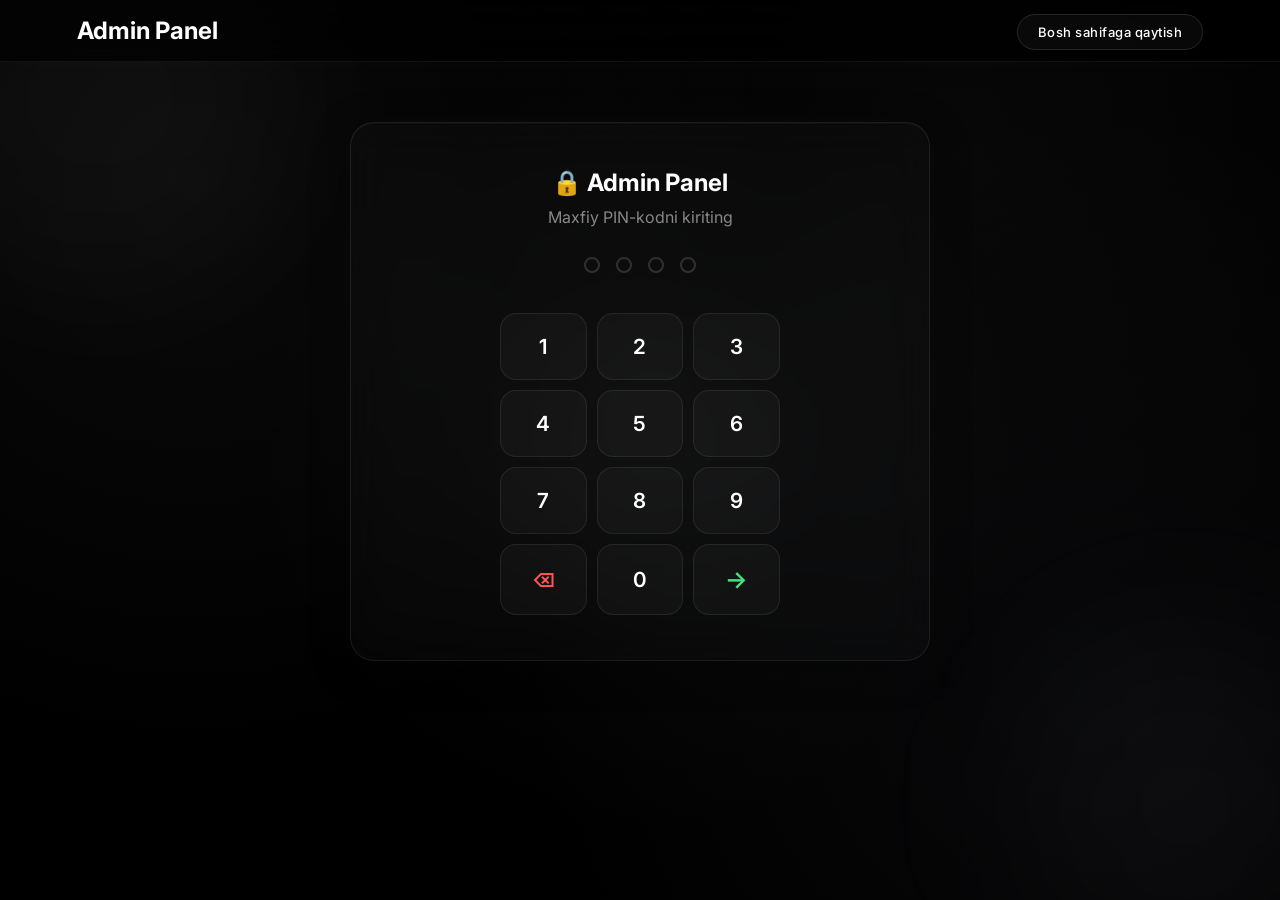
==== admin.html @ 7a764dec "ProWeb test tizimi - birinchi versiya" ====
<!DOCTYPE html>
<html lang="uz">
<head>
    <meta charset="UTF-8">
    <meta name="viewport" content="width=device-width, initial-scale=1.0">
    <title>Admin Panel | ProWeb</title>
    <link rel="stylesheet" href="style.css">
</head>
<body>
    <header>
        <div class="logo-container">
            <h2 style="color: white;">Admin Panel</h2>
        </div>
        <div class="header-links">
            <a href="index.html">Bosh sahifaga qaytish</a>
        </div>
    </header>

    <main>
        <div class="form-container" id="login-container">
            <h2 style="margin-bottom: 10px; text-align: center;">🔒 Admin Panel</h2>
            <p style="text-align: center; color: #888; margin-bottom: 30px;">Maxfiy PIN-kodni kiriting</p>
            
            <div class="pin-display" id="pin-display">
                <span class="pin-dot" id="dot-0"></span>
                <span class="pin-dot" id="dot-1"></span>
                <span class="pin-dot" id="dot-2"></span>
                <span class="pin-dot" id="dot-3"></span>
            </div>
            
            <p id="login-error" style="color: #ff3333; margin-top: 15px; text-align: center; display: none;">Noto'g'ri PIN-kod! Qaytadan urinib ko'ring.</p>
            
            <div class="pin-keypad">
                <button class="pin-key" data-key="1">1</button>
                <button class="pin-key" data-key="2">2</button>
                <button class="pin-key" data-key="3">3</button>
                <button class="pin-key" data-key="4">4</button>
                <button class="pin-key" data-key="5">5</button>
                <button class="pin-key" data-key="6">6</button>
                <button class="pin-key" data-key="7">7</button>
                <button class="pin-key" data-key="8">8</button>
                <button class="pin-key" data-key="9">9</button>
                <button class="pin-key pin-clear" data-key="clear">⌫</button>
                <button class="pin-key" data-key="0">0</button>
                <button class="pin-key pin-submit" data-key="submit">→</button>
            </div>
        </div>

        <div class="admin-panel-wrapper" id="admin-panel" style="display: none;">
            <!-- Sarlavha -->
            <div class="admin-header">
                <h2 id="admin-title">📋 Admin Panel</h2>
                <button class="btn btn-sm" id="logout-btn" style="width: auto; padding: 8px 20px;" data-uz="🚪 Chiqish" data-ru="🚪 Выйти">🚪 Chiqish</button>
            </div>

            <!-- Til tanlash -->
            <div class="admin-section">
                <label class="admin-label" data-uz="Til" data-ru="Язык">Til</label>
                <div class="lang-tabs">
                    <button class="lang-tab active" data-lang="uz">🇺🇿 O'zbekcha</button>
                    <button class="lang-tab" data-lang="ru">🇷🇺 Русский</button>
                </div>
            </div>

            <!-- Yo'nalish tanlash + Blok sozlamalari -->
            <div class="admin-section">
                <label class="admin-label" data-uz="Yo'nalishni tanlang" data-ru="Выберите направление">Yo'nalishni tanlang</label>
                <div class="subject-chips" id="subject-chips"></div>
                <div id="block-config" style="display: none; margin-top: 16px; padding-top: 16px; border-top: 1px solid rgba(255,255,255,0.06);">
                    <label style="font-size: 0.8rem; color: #888; margin-bottom: 8px; display: block;" data-uz="Bloklar soni" data-ru="Количество блоков">Bloklar soni</label>
                    <div style="display: flex; gap: 8px; align-items: center;">
                        <input type="number" id="block-count" value="1" min="1" max="20" style="width: 80px; padding: 10px; background: var(--input-bg); border: 1px solid var(--input-border); border-radius: 10px; color: #fff; text-align: center;">
                        <button class="btn btn-sm" id="save-blocks-btn" style="width: auto;" data-uz="💾 Saqlash" data-ru="💾 Сохранить">💾 Saqlash</button>
                    </div>
                </div>
            </div>

            <!-- Blok tanlash (umumiy) -->
            <div class="admin-section" id="block-select-section" style="display: none;">
                <label class="admin-label" data-uz="Blokni tanlang" data-ru="Выберите блок">Blokni tanlang</label>
                <div class="block-tabs" id="block-tabs"></div>
            </div>

            <!-- Ikki ustun: AI + Manual -->
            <div class="admin-two-col">
                <!-- AI Generator -->
                <div class="admin-section" id="ai-section">
                    <label class="admin-label" data-uz="🤖 AI Yordamida Savol Yaratish" data-ru="🤖 Создать вопросы с помощью ИИ">🤖 AI Yordamida Savol Yaratish</label>
                    <div class="form-group" style="margin-bottom: 10px;">
                        <input type="text" id="ai-topic" data-uz-placeholder="Mavzu nomi (masalan: Python asoslari)" data-ru-placeholder="Название темы (например: Основы Python)">
                    </div>
                    <div style="display: flex; gap: 8px; margin-bottom: 10px;">
                        <select id="ai-count" style="flex: 1; padding: 10px; background: var(--input-bg); border: 1px solid var(--input-border); border-radius: 10px; color: #fff;">
                            <option value="3" data-uz="3 ta savol" data-ru="3 вопроса">3 ta savol</option>
                            <option value="5" selected data-uz="5 ta savol" data-ru="5 вопросов">5 ta savol</option>
                            <option value="10" data-uz="10 ta savol" data-ru="10 вопросов">10 ta savol</option>
                        </select>
                    </div>
                    <button class="btn" id="ai-generate-btn" style="background: linear-gradient(135deg, #6366f1, #8b5cf6); color: #fff;" data-uz="🤖 AI Generatsiya" data-ru="🤖 Сгенерировать">🤖 AI Generatsiya</button>
                    <p id="ai-feedback" style="text-align: center; margin-top: 10px; font-size: 0.85rem; display: none;"></p>
                    <div id="ai-loading" style="display: none; text-align: center; padding: 20px;">
                        <div class="ai-spinner"></div>
                        <p style="margin-top: 10px; color: #888;" data-uz="AI savollarni tayyorlamoqda..." data-ru="ИИ готовит вопросы...">AI savollarni tayyorlamoqda...</p>
                    </div>
                </div>

                <!-- Manual qo'shish -->
                <div class="admin-section" id="question-form-section">
                    <label class="admin-label" data-uz="✍️ Qo'lda Savol Qo'shish" data-ru="✍️ Добавить вопрос вручную">✍️ Qo'lda Savol Qo'shish</label>
                    <div class="form-group" style="margin-bottom: 10px;">
                        <textarea id="q-text" rows="2" data-uz-placeholder="Savol matnini yozing..." data-ru-placeholder="Введите текст вопроса..."></textarea>
                    </div>
                    <div class="options-grid">
                        <div class="option-row"><span class="option-letter">A</span><input type="text" id="opt-0" data-uz-placeholder="A variant" data-ru-placeholder="Вариант A"><label class="correct-check"><input type="radio" name="correct-answer" value="0" checked><span>✅</span></label></div>
                        <div class="option-row"><span class="option-letter">B</span><input type="text" id="opt-1" data-uz-placeholder="B variant" data-ru-placeholder="Вариант B"><label class="correct-check"><input type="radio" name="correct-answer" value="1"><span>✅</span></label></div>
                        <div class="option-row"><span class="option-letter">C</span><input type="text" id="opt-2" data-uz-placeholder="C variant" data-ru-placeholder="Вариант C"><label class="correct-check"><input type="radio" name="correct-answer" value="2"><span>✅</span></label></div>
                        <div class="option-row"><span class="option-letter">D</span><input type="text" id="opt-3" data-uz-placeholder="D variant" data-ru-placeholder="Вариант D"><label class="correct-check"><input type="radio" name="correct-answer" value="3"><span>✅</span></label></div>
                    </div>
                    <button class="btn" id="add-q-btn" style="margin-top: 12px;" data-uz="➕ Savolni qo'shish" data-ru="➕ Добавить вопрос">➕ Savolni qo'shish</button>
                    <p id="add-feedback" style="text-align: center; margin-top: 8px; font-size: 0.85rem; display: none;"></p>
                </div>
            </div>

            <!-- Mavjud savollar -->
            <div class="admin-section">
                <div class="section-header">
                    <label class="admin-label"><span data-uz="📝 Mavjud savollar" data-ru="📝 Существующие вопросы">📝 Mavjud savollar</span> (<span id="q-count">0</span> <span data-uz="ta" data-ru="шт">ta</span>)</label>
                    <button class="btn btn-sm btn-danger" id="clear-all-btn" style="width: auto; padding: 6px 14px; font-size: 0.8rem;" data-uz="🗑 Blokni tozalash" data-ru="🗑 Очистить блок">🗑 Blokni tozalash</button>
                </div>
                <div id="questions-list"><p class="empty-state" data-uz="👆 Yuqoridan yo'nalish va blok tanlang" data-ru="👆 Выберите направление и блок">👆 Yuqoridan yo'nalish va blok tanlang</p></div>
            </div>
        </div>
    </main>

    <script src="admin.js"></script>
</body>
</html>
---- style.css ----
@import url('https://fonts.googleapis.com/css2?family=Inter:wght@300;400;500;600;700;800;900&display=swap');

/* ============ ROOT VARIABLES ============ */
:root {
    --bg-color: #000000;
    --text-color: #ffffff;
    --text-muted: #888888;
    --card-bg: rgba(255, 255, 255, 0.03);
    --card-border: rgba(255, 255, 255, 0.08);
    --card-hover-border: rgba(255, 255, 255, 0.2);
    --btn-bg: #ffffff;
    --btn-text: #000000;
    --btn-hover: #cccccc;
    --input-bg: rgba(255, 255, 255, 0.04);
    --input-border: rgba(255, 255, 255, 0.1);
    --input-focus-border: rgba(255, 255, 255, 0.4);
    --glow-strong: rgba(255, 255, 255, 0.15);
    --glow-soft: rgba(255, 255, 255, 0.05);
    --glass-bg: rgba(255, 255, 255, 0.02);
}

/* ============ RESET ============ */
* {
    margin: 0;
    padding: 0;
    box-sizing: border-box;
    font-family: 'Inter', sans-serif;
}

/* ============ ANIMATED BACKGROUND ============ */
body {
    background-color: var(--bg-color);
    color: var(--text-color);
    min-height: 100vh;
    display: flex;
    flex-direction: column;
    position: relative;
    overflow-x: hidden;
}

/* Subtle animated grid overlay */
body::before {
    content: '';
    position: fixed;
    inset: 0;
    z-index: 0;
    pointer-events: none;
    background-image: 
        radial-gradient(circle at 15% 20%, rgba(255, 255, 255, 0.04) 0%, transparent 45%),
        radial-gradient(circle at 85% 75%, rgba(200, 210, 255, 0.04) 0%, transparent 45%),
        radial-gradient(circle at 50% 50%, rgba(220, 225, 245, 0.03) 0%, transparent 50%),
        radial-gradient(circle at 75% 15%, rgba(240, 242, 255, 0.03) 0%, transparent 40%);
    animation: bgPulse 6s ease-in-out infinite alternate;
}

@keyframes bgPulse {
    0% { opacity: 0.5; transform: scale(1); }
    100% { opacity: 1; transform: scale(1.05); }
}

/* Floating neon orbs */
.neon-orb {
    position: fixed;
    border-radius: 50%;
    filter: blur(80px);
    pointer-events: none;
    z-index: 0;
    animation: orbFloat 10s ease-in-out infinite;
}

.neon-orb-1 {
    width: 400px;
    height: 400px;
    top: -100px;
    left: -100px;
    background: rgba(255, 255, 255, 0.03);
    animation-delay: 0s;
}

.neon-orb-2 {
    width: 350px;
    height: 350px;
    bottom: -80px;
    right: -80px;
    background: rgba(220, 225, 250, 0.03);
    animation-delay: -5s;
}

.neon-orb-3 {
    width: 300px;
    height: 300px;
    top: 50%;
    left: 50%;
    transform: translate(-50%, -50%);
    background: rgba(240, 242, 255, 0.02);
    animation-delay: -3s;
}

@keyframes orbFloat {
    0%, 100% { transform: translate(0, 0) scale(1); }
    25% { transform: translate(30px, -30px) scale(1.1); }
    50% { transform: translate(-20px, 20px) scale(0.9); }
    75% { transform: translate(10px, 15px) scale(1.05); }
}

/* Subtle dot grid */
body::after {
    content: '';
    position: fixed;
    inset: 0;
    z-index: 0;
    pointer-events: none;
    opacity: 0.3;
    background-image: radial-gradient(rgba(255, 255, 255, 0.06) 1px, transparent 1px);
    background-size: 50px 50px;
    mask-image: radial-gradient(ellipse at center, black 30%, transparent 70%);
    -webkit-mask-image: radial-gradient(ellipse at center, black 30%, transparent 70%);
}

/* ============ HEADER ============ */
header {
    display: flex;
    justify-content: space-between;
    align-items: center;
    padding: 16px 6%;
    background: rgba(0, 0, 0, 0.7);
    backdrop-filter: blur(20px);
    -webkit-backdrop-filter: blur(20px);
    border-bottom: 1px solid rgba(255, 255, 255, 0.06);
    box-shadow: 0 1px 30px rgba(255, 255, 255, 0.02);
    position: sticky;
    top: 0;
    z-index: 100;
}

.logo-container {
    display: flex;
    align-items: center;
    gap: 15px;
}

.logo-container img {
    filter: brightness(1.2);
    transition: filter 0.3s ease, transform 0.3s ease;
}

.logo-container img:hover {
    filter: brightness(1.5) drop-shadow(0 0 8px rgba(255,255,255,0.3));
    transform: scale(1.03);
}

.header-links a {
    color: var(--text-color);
    text-decoration: none;
    font-size: 13px;
    font-weight: 500;
    letter-spacing: 0.5px;
    transition: all 0.3s ease;
    padding: 9px 20px;
    border: 1px solid rgba(255, 255, 255, 0.12);
    border-radius: 50px;
    background: rgba(255, 255, 255, 0.03);
}

.header-links a:hover {
    background: rgba(255, 255, 255, 0.08);
    border-color: rgba(255, 255, 255, 0.25);
    box-shadow: 0 0 20px rgba(255, 255, 255, 0.05);
}

/* ============ MAIN CONTENT ============ */
main {
    flex: 1;
    padding: 60px 6%;
    position: relative;
    z-index: 1;
}

/* ============ PAGE TITLE ============ */
.page-title {
    font-size: clamp(2rem, 5vw, 3rem);
    font-weight: 900;
    margin-bottom: 50px;
    text-align: center;
    letter-spacing: -0.5px;
    background: linear-gradient(135deg, #ffffff 0%, #c0c0c0 30%, #ffffff 50%, #e0e0e0 70%, #ffffff 100%);
    background-size: 300% 300%;
    -webkit-background-clip: text;
    -webkit-text-fill-color: transparent;
    background-clip: text;
    animation: titleShimmer 3s ease-in-out infinite;
    filter: drop-shadow(0 0 18px rgba(255, 255, 255, 0.2));
}

@keyframes titleShimmer {
    0% { background-position: 0% 50%; }
    50% { background-position: 100% 50%; }
    100% { background-position: 0% 50%; }
}

/* ============ CARDS GRID ============ */
.cards-grid {
    display: grid;
    grid-template-columns: repeat(auto-fill, minmax(260px, 1fr));
    gap: 20px;
}

/* ============ SUBJECT CARD ============ */
.subject-card {
    position: relative;
    background: rgba(255, 255, 255, 0.03);
    border: 1px solid rgba(255, 255, 255, 0.08);
    border-radius: 20px;
    padding: 35px 24px 30px;
    text-align: center;
    cursor: pointer;
    transition: all 0.4s cubic-bezier(0.23, 1, 0.32, 1);
    display: flex;
    flex-direction: column;
    align-items: center;
    gap: 22px;
    text-decoration: none;
    color: var(--text-color);
    overflow: hidden;
    box-shadow: 
        0 2px 12px rgba(0, 0, 0, 0.3),
        inset 0 1px 0 rgba(255, 255, 255, 0.03);
}

/* Neon border */
.subject-card::before {
    content: '';
    position: absolute;
    inset: -1px;
    border-radius: 20px;
    padding: 1px;
    background: linear-gradient(135deg, 
        var(--brand-color, rgba(255,255,255,0.1)), 
        transparent 50%, 
        transparent 50%, 
        var(--brand-color, rgba(255,255,255,0.06)));
    -webkit-mask: linear-gradient(#fff 0 0) content-box, linear-gradient(#fff 0 0);
    -webkit-mask-composite: xor;
    mask-composite: exclude;
    opacity: 0.5;
    transition: all 0.4s ease;
}

/* Yorug'lik nuri sirpanishi */
.subject-card::after {
    content: '';
    position: absolute;
    top: 0;
    left: -100%;
    width: 100%;
    height: 100%;
    background: linear-gradient(90deg, transparent, rgba(255,255,255,0.02), transparent);
    transition: left 0.6s ease;
}

.subject-card:hover::before {
    opacity: 1;
    background: linear-gradient(135deg, 
        var(--brand-color, rgba(255,255,255,0.45)), 
        rgba(255,255,255,0.06) 40%, 
        rgba(255,255,255,0.06) 60%, 
        var(--brand-color, rgba(255,255,255,0.3)));
}

.subject-card:hover::after {
    left: 100%;
}

.subject-card:hover {
    transform: translateY(-10px);
    background: rgba(255, 255, 255, 0.06);
    border-color: rgba(255, 255, 255, 0.15);
    box-shadow: 
        0 20px 60px -20px rgba(0, 0, 0, 0.5),
        0 0 50px -5px var(--brand-color, rgba(255, 255, 255, 0.15)),
        0 0 90px -10px var(--brand-color, rgba(255, 255, 255, 0.06));
}

.subject-card:active {
    transform: translateY(-4px) scale(0.98);
}

.subject-card img {
    height: 80px;
    object-fit: contain;
    transition: all 0.4s cubic-bezier(0.23, 1, 0.32, 1);
    position: relative;
    z-index: 2;
}

.subject-card:hover img {
    filter: drop-shadow(0 0 20px var(--brand-color, rgba(255,255,255,0.2)));
    transform: scale(1.08);
}

.subject-title {
    font-size: 0.95rem;
    font-weight: 600;
    letter-spacing: 0.3px;
    line-height: 1.4;
    position: relative;
    z-index: 2;
    transition: color 0.3s ease;
}

.subject-card:hover .subject-title {
    color: #fff;
}

/* ============ FORMS ============ */
.form-container {
    max-width: 580px;
    margin: 0 auto;
    background: var(--glass-bg);
    border: 1px solid var(--card-border);
    border-radius: 24px;
    padding: 45px 40px;
    backdrop-filter: blur(20px);
    -webkit-backdrop-filter: blur(20px);
    box-shadow: 
        0 8px 40px rgba(0, 0, 0, 0.3),
        0 0 30px rgba(255, 255, 255, 0.02),
        inset 0 1px 0 rgba(255, 255, 255, 0.03);
    position: relative;
    z-index: 1;
}

.form-group {
    margin-bottom: 24px;
}

.form-group label {
    display: block;
    margin-bottom: 10px;
    font-size: 0.85rem;
    font-weight: 500;
    color: var(--text-muted);
    letter-spacing: 0.5px;
    text-transform: uppercase;
}

.form-group input[type="text"],
.form-group input[type="password"],
.form-group select,
.form-group textarea {
    width: 100%;
    padding: 14px 18px;
    background-color: var(--input-bg);
    border: 1px solid var(--input-border);
    border-radius: 12px;
    color: var(--text-color);
    font-size: 1rem;
    font-weight: 400;
    transition: all 0.3s ease;
    outline: none;
    letter-spacing: 0.3px;
}

.form-group input:focus,
.form-group select:focus,
.form-group textarea:focus {
    border-color: var(--input-focus-border);
    box-shadow: 
        0 0 0 3px rgba(255, 255, 255, 0.04),
        0 0 15px rgba(255, 255, 255, 0.06),
        inset 0 0 8px rgba(255, 255, 255, 0.02);
    background-color: rgba(255, 255, 255, 0.06);
}

.form-group input::placeholder,
.form-group textarea::placeholder {
    color: rgba(255, 255, 255, 0.25);
}

.form-group select {
    cursor: pointer;
    appearance: none;
    -webkit-appearance: none;
    background-image: url("data:image/svg+xml,%3Csvg xmlns='http://www.w3.org/2000/svg' width='12' height='12' viewBox='0 0 12 12'%3E%3Cpath fill='%23888' d='M6 8L1 3h10z'/%3E%3C/svg%3E");
    background-repeat: no-repeat;
    background-position: right 16px center;
    padding-right: 40px;
}

.form-group select option {
    background: #1a1a1a;
    color: #fff;
}

/* ============ BUTTONS ============ */
.btn {
    display: inline-flex;
    align-items: center;
    justify-content: center;
    width: 100%;
    padding: 15px 24px;
    background: var(--btn-bg);
    color: var(--btn-text);
    border: none;
    border-radius: 12px;
    font-size: 1rem;
    font-weight: 600;
    cursor: pointer;
    transition: all 0.3s cubic-bezier(0.23, 1, 0.32, 1);
    letter-spacing: 0.3px;
    position: relative;
    overflow: hidden;
}

.btn::after {
    content: '';
    position: absolute;
    inset: 0;
    background: linear-gradient(135deg, rgba(255,255,255,0.2), transparent);
    opacity: 0;
    transition: opacity 0.3s ease;
}

.btn:hover {
    background: var(--btn-hover);
    transform: translateY(-2px);
    box-shadow: 
        0 10px 35px rgba(255, 255, 255, 0.15),
        0 0 25px rgba(255, 255, 255, 0.06);
}

.btn:hover::after {
    opacity: 1;
}

.btn:active {
    transform: translateY(0) scale(0.98);
}

/* ============ TEST PAGE ============ */
.question-block {
    margin-bottom: 30px;
    padding-bottom: 20px;
    border-bottom: 1px solid rgba(255, 255, 255, 0.06);
}

.question-text {
    font-size: 1.15rem;
    font-weight: 600;
    margin-bottom: 20px;
    line-height: 1.6;
    letter-spacing: 0.2px;
}

.options-list {
    list-style: none;
    display: flex;
    flex-direction: column;
    gap: 10px;
}

.option-item {
    margin-bottom: 0;
}

.option-item label {
    display: flex;
    align-items: center;
    padding: 16px 18px;
    background: var(--input-bg);
    border: 1px solid var(--input-border);
    border-radius: 12px;
    cursor: pointer;
    transition: all 0.3s ease;
    font-size: 0.95rem;
}

.option-item label:hover {
    background: rgba(255, 255, 255, 0.06);
    border-color: rgba(255, 255, 255, 0.2);
    transform: translateX(4px);
}

.option-item input[type="radio"] {
    margin-right: 14px;
    accent-color: #fff;
    width: 18px;
    height: 18px;
    cursor: pointer;
}

.option-item:has(input:checked) label {
    background: rgba(255, 255, 255, 0.08);
    border-color: rgba(255, 255, 255, 0.35);
    box-shadow: 0 0 12px rgba(255, 255, 255, 0.06), inset 0 0 8px rgba(255, 255, 255, 0.02);
}

/* Timer */
#timer-display {
    font-size: 1.6rem !important;
    font-weight: 800 !important;
    font-variant-numeric: tabular-nums;
    background: rgba(255, 50, 50, 0.1);
    border: 1px solid rgba(255, 50, 50, 0.25);
    border-radius: 12px;
    padding: 6px 18px;
    color: #ff4444 !important;
    letter-spacing: 1px;
    box-shadow: 0 0 15px rgba(255, 50, 50, 0.1);
    animation: timerPulse 1s ease-in-out infinite;
}

@keyframes timerPulse {
    0%, 100% { box-shadow: 0 0 15px rgba(255, 50, 50, 0.1); }
    50% { box-shadow: 0 0 25px rgba(255, 50, 50, 0.2); }
}

/* ============ RESULT PAGE ============ */
.result-container {
    text-align: center;
}

.score-display {
    font-size: 5rem;
    font-weight: 900;
    margin: 20px 0;
    background: linear-gradient(135deg, #fff, #888);
    -webkit-background-clip: text;
    -webkit-text-fill-color: transparent;
    background-clip: text;
}

/* ============ ADMIN PANEL (YANGI) ============ */
.admin-panel-wrapper {
    max-width: 900px;
    margin: 0 auto;
    display: flex;
    flex-direction: column;
    gap: 30px;
}

.admin-header {
    display: flex;
    justify-content: space-between;
    align-items: center;
    flex-wrap: wrap;
    gap: 15px;
}

.admin-header h2 {
    font-size: 1.5rem;
    font-weight: 700;
}

.admin-section {
    background: var(--glass-bg);
    border: 1px solid var(--card-border);
    border-radius: 20px;
    padding: 30px;
    backdrop-filter: blur(10px);
    -webkit-backdrop-filter: blur(10px);
}

.admin-label {
    display: block;
    font-size: 0.85rem;
    font-weight: 600;
    color: var(--text-muted);
    margin-bottom: 16px;
    letter-spacing: 0.5px;
    text-transform: uppercase;
}

.section-header {
    display: flex;
    justify-content: space-between;
    align-items: center;
    flex-wrap: wrap;
    gap: 10px;
}

.section-header .admin-label {
    margin-bottom: 0;
}

/* Til tablari */
.lang-tabs {
    display: flex;
    gap: 10px;
}

.lang-tab {
    flex: 1;
    padding: 12px 20px;
    background: rgba(255, 255, 255, 0.03);
    border: 1px solid rgba(255, 255, 255, 0.08);
    border-radius: 12px;
    color: var(--text-muted);
    font-size: 1rem;
    font-weight: 600;
    cursor: pointer;
    transition: all 0.3s ease;
    max-width: 200px;
}

.lang-tab:hover {
    border-color: rgba(255, 255, 255, 0.2);
    color: #fff;
}

.lang-tab.active {
    background: #fff;
    color: #000;
    border-color: #fff;
}

/* Subject chips */
.subject-chips {
    display: flex;
    flex-wrap: wrap;
    gap: 8px;
}

.subject-chip {
    padding: 10px 16px;
    background: rgba(255, 255, 255, 0.03);
    border: 1px solid rgba(255, 255, 255, 0.08);
    border-radius: 50px;
    color: var(--text-muted);
    font-size: 0.85rem;
    font-weight: 500;
    cursor: pointer;
    transition: all 0.3s ease;
    display: flex;
    align-items: center;
    gap: 8px;
    position: relative;
}

.subject-chip:hover {
    border-color: rgba(255, 255, 255, 0.2);
    color: #fff;
    background: rgba(255, 255, 255, 0.05);
}

.subject-chip.active {
    background: #fff;
    color: #000;
    border-color: #fff;
    font-weight: 600;
}

.chip-badge {
    background: rgba(255, 255, 255, 0.15);
    color: inherit;
    font-size: 0.7rem;
    font-weight: 700;
    padding: 2px 8px;
    border-radius: 20px;
    min-width: 20px;
    text-align: center;
}

.subject-chip.active .chip-badge {
    background: rgba(0, 0, 0, 0.12);
}

/* Block tabs */
.block-tabs {
    display: flex;
    flex-wrap: wrap;
    gap: 8px;
}

.block-tab {
    padding: 10px 18px;
    background: rgba(255, 255, 255, 0.03);
    border: 1px solid rgba(255, 255, 255, 0.08);
    border-radius: 10px;
    color: var(--text-muted);
    font-size: 0.85rem;
    font-weight: 500;
    cursor: pointer;
    transition: all 0.3s ease;
    display: flex;
    align-items: center;
    gap: 8px;
}

.block-tab:hover {
    border-color: rgba(255, 255, 255, 0.2);
    color: #fff;
}

.block-tab.active {
    background: #fff;
    color: #000;
    border-color: #fff;
}

.block-tab .chip-badge {
    background: rgba(255, 255, 255, 0.15);
    color: inherit;
    font-size: 0.7rem;
    font-weight: 700;
    padding: 2px 8px;
    border-radius: 20px;
}

.block-tab.active .chip-badge {
    background: rgba(0, 0, 0, 0.12);
}

/* Options grid */
.options-grid {
    display: flex;
    flex-direction: column;
    gap: 8px;
}

.option-row {
    display: flex;
    align-items: center;
    gap: 10px;
}

.option-letter {
    width: 32px;
    height: 32px;
    border-radius: 8px;
    background: rgba(255, 255, 255, 0.05);
    border: 1px solid rgba(255, 255, 255, 0.08);
    display: flex;
    align-items: center;
    justify-content: center;
    font-weight: 700;
    font-size: 0.9rem;
    flex-shrink: 0;
}

.option-row input[type="text"] {
    flex: 1;
    padding: 12px 14px;
    background: var(--input-bg);
    border: 1px solid var(--input-border);
    border-radius: 10px;
    color: var(--text-color);
    font-size: 0.95rem;
    outline: none;
    transition: all 0.3s ease;
}

.option-row input[type="text"]:focus {
    border-color: rgba(255, 255, 255, 0.3);
    background: rgba(255, 255, 255, 0.05);
}

.correct-check {
    cursor: pointer;
    display: flex;
    align-items: center;
}

.correct-check input[type="radio"] {
    display: none;
}

.correct-check span {
    font-size: 1.2rem;
    opacity: 0.2;
    transition: all 0.3s ease;
    filter: grayscale(1);
}

.correct-check input:checked + span {
    opacity: 1;
    filter: grayscale(0);
    transform: scale(1.2);
}

/* Question cards */
.admin-q-card {
    background: rgba(255, 255, 255, 0.02);
    border: 1px solid rgba(255, 255, 255, 0.06);
    border-radius: 12px;
    padding: 16px;
    margin-bottom: 10px;
    display: flex;
    align-items: flex-start;
    gap: 12px;
    transition: all 0.3s ease;
}

.admin-q-card:hover {
    border-color: rgba(255, 255, 255, 0.12);
    background: rgba(255, 255, 255, 0.04);
}

.q-card-body {
    flex: 1;
    min-width: 0;
}

.q-number {
    display: inline-block;
    background: rgba(255, 255, 255, 0.08);
    color: var(--text-muted);
    font-size: 0.7rem;
    font-weight: 700;
    padding: 2px 8px;
    border-radius: 10px;
    margin-right: 8px;
    vertical-align: middle;
}

.q-text-display {
    font-weight: 600;
    font-size: 0.95rem;
    vertical-align: middle;
}

.q-opts {
    margin-top: 8px;
    display: flex;
    flex-wrap: wrap;
    gap: 8px;
}

.q-opt {
    font-size: 0.78rem;
    padding: 3px 10px;
    border-radius: 6px;
    background: rgba(255, 255, 255, 0.03);
    color: var(--text-muted);
}

.q-correct {
    background: rgba(74, 222, 128, 0.12);
    color: #4ade80;
    font-weight: 600;
}

.q-delete {
    background: none;
    border: 1px solid rgba(255, 50, 50, 0.15);
    border-radius: 8px;
    padding: 8px 10px;
    cursor: pointer;
    font-size: 1rem;
    opacity: 0.4;
    transition: all 0.3s ease;
    flex-shrink: 0;
}

.q-delete:hover {
    opacity: 1;
    background: rgba(255, 50, 50, 0.1);
    border-color: rgba(255, 50, 50, 0.3);
}

.empty-state {
    text-align: center;
    color: #555;
    padding: 30px;
    font-size: 0.95rem;
}

.btn-sm {
    padding: 8px 18px !important;
    font-size: 0.85rem !important;
    width: auto !important;
    border-radius: 10px !important;
}

.btn-danger {
    background: rgba(255, 50, 50, 0.1) !important;
    color: #ff5555 !important;
    border: 1px solid rgba(255, 50, 50, 0.2) !important;
}

.btn-danger:hover {
    background: rgba(255, 50, 50, 0.2) !important;
}

/* Telegram login */
#telegram-login-btn iframe {
    border-radius: 12px !important;
    box-shadow: 0 4px 20px rgba(0, 0, 0, 0.3);
}

/* Two column layout */
.admin-two-col {
    display: grid;
    grid-template-columns: 1fr 1fr;
    gap: 20px;
}

.admin-two-col .admin-section {
    height: fit-content;
}

/* AI Spinner */
.ai-spinner {
    width: 32px;
    height: 32px;
    margin: 0 auto;
    border: 3px solid rgba(255, 255, 255, 0.1);
    border-top: 3px solid #6366f1;
    border-radius: 50%;
    animation: spin 0.8s linear infinite;
}

@keyframes spin {
    to { transform: rotate(360deg); }
}

@media (max-width: 768px) {
    .admin-two-col {
        grid-template-columns: 1fr;
    }
}

/* ============ LANGUAGE SWITCHER ============ */
.lang-switcher {
    display: flex;
    gap: 4px;
    background: rgba(255, 255, 255, 0.05);
    padding: 4px;
    border-radius: 50px;
    border: 1px solid rgba(255, 255, 255, 0.06);
}

.lang-btn {
    background: transparent;
    border: none;
    color: var(--text-muted);
    padding: 8px 18px;
    border-radius: 50px;
    font-weight: 600;
    font-size: 0.8rem;
    cursor: pointer;
    transition: all 0.3s cubic-bezier(0.23, 1, 0.32, 1);
    letter-spacing: 0.5px;
}

.lang-btn:hover {
    color: #fff;
}

.lang-btn.active {
    background: var(--btn-bg);
    color: var(--btn-text);
    box-shadow: 0 2px 10px rgba(0, 0, 0, 0.3);
}

/* ============ PIN CODE LOGIN ============ */
.pin-display {
    display: flex;
    justify-content: center;
    gap: 16px;
    margin-bottom: 40px;
}

.pin-dot {
    width: 16px;
    height: 16px;
    border-radius: 50%;
    border: 2px solid rgba(255, 255, 255, 0.15);
    background: transparent;
    transition: all 0.3s cubic-bezier(0.23, 1, 0.32, 1);
}

.pin-dot.filled {
    background: #fff;
    border-color: #fff;
    box-shadow: 
        0 0 16px rgba(255, 255, 255, 0.5),
        0 0 30px rgba(255, 255, 255, 0.2);
    transform: scale(1.2);
}

.pin-display.shake {
    animation: shake 0.5s ease;
}

@keyframes shake {
    0%, 100% { transform: translateX(0); }
    20% { transform: translateX(-12px); }
    40% { transform: translateX(12px); }
    60% { transform: translateX(-8px); }
    80% { transform: translateX(4px); }
}

.pin-keypad {
    display: grid;
    grid-template-columns: repeat(3, 1fr);
    gap: 10px;
    max-width: 280px;
    margin: 0 auto;
}

.pin-key {
    padding: 20px;
    font-size: 1.3rem;
    font-weight: 600;
    background: rgba(255, 255, 255, 0.03);
    border: 1px solid rgba(255, 255, 255, 0.08);
    border-radius: 16px;
    color: var(--text-color);
    cursor: pointer;
    transition: all 0.25s cubic-bezier(0.23, 1, 0.32, 1);
    user-select: none;
}

.pin-key:hover {
    background: rgba(255, 255, 255, 0.1);
    border-color: rgba(255, 255, 255, 0.25);
    transform: translateY(-2px);
    box-shadow: 
        0 6px 20px rgba(0, 0, 0, 0.3),
        0 0 15px rgba(255, 255, 255, 0.05);
}

.pin-key:active {
    transform: scale(0.93);
    background: rgba(255, 255, 255, 0.12);
}

.pin-clear {
    color: #ff5555;
    font-size: 1.2rem;
}

.pin-submit {
    color: #4ade80;
    font-size: 1.5rem;
}

/* ============ SCROLLBAR ============ */
::-webkit-scrollbar {
    width: 6px;
}

::-webkit-scrollbar-track {
    background: transparent;
}

::-webkit-scrollbar-thumb {
    background: rgba(255, 255, 255, 0.1);
    border-radius: 3px;
}

::-webkit-scrollbar-thumb:hover {
    background: rgba(255, 255, 255, 0.2);
}

/* ============ RESPONSIVE ============ */
@media (max-width: 768px) {
    header {
        padding: 14px 5%;
    }

    main {
        padding: 40px 5%;
    }

    .cards-grid {
        grid-template-columns: repeat(auto-fill, minmax(160px, 1fr));
        gap: 14px;
    }

    .subject-card {
        padding: 25px 16px 22px;
        gap: 16px;
        border-radius: 16px;
    }

    .subject-card img {
        height: 55px;
    }

    .subject-title {
        font-size: 0.82rem;
    }

    .form-container {
        padding: 30px 24px;
        border-radius: 18px;
    }

    .page-title {
        font-size: 1.6rem;
        margin-bottom: 30px;
    }

    .pin-key {
        padding: 16px;
        font-size: 1.1rem;
        border-radius: 14px;
    }
}

@media (max-width: 480px) {
    .cards-grid {
        grid-template-columns: repeat(2, 1fr);
        gap: 10px;
    }

    .subject-card {
        padding: 20px 12px 18px;
        gap: 12px;
        border-radius: 14px;
    }

    .subject-card img {
        height: 45px;
    }

    .subject-title {
        font-size: 0.75rem;
    }
}
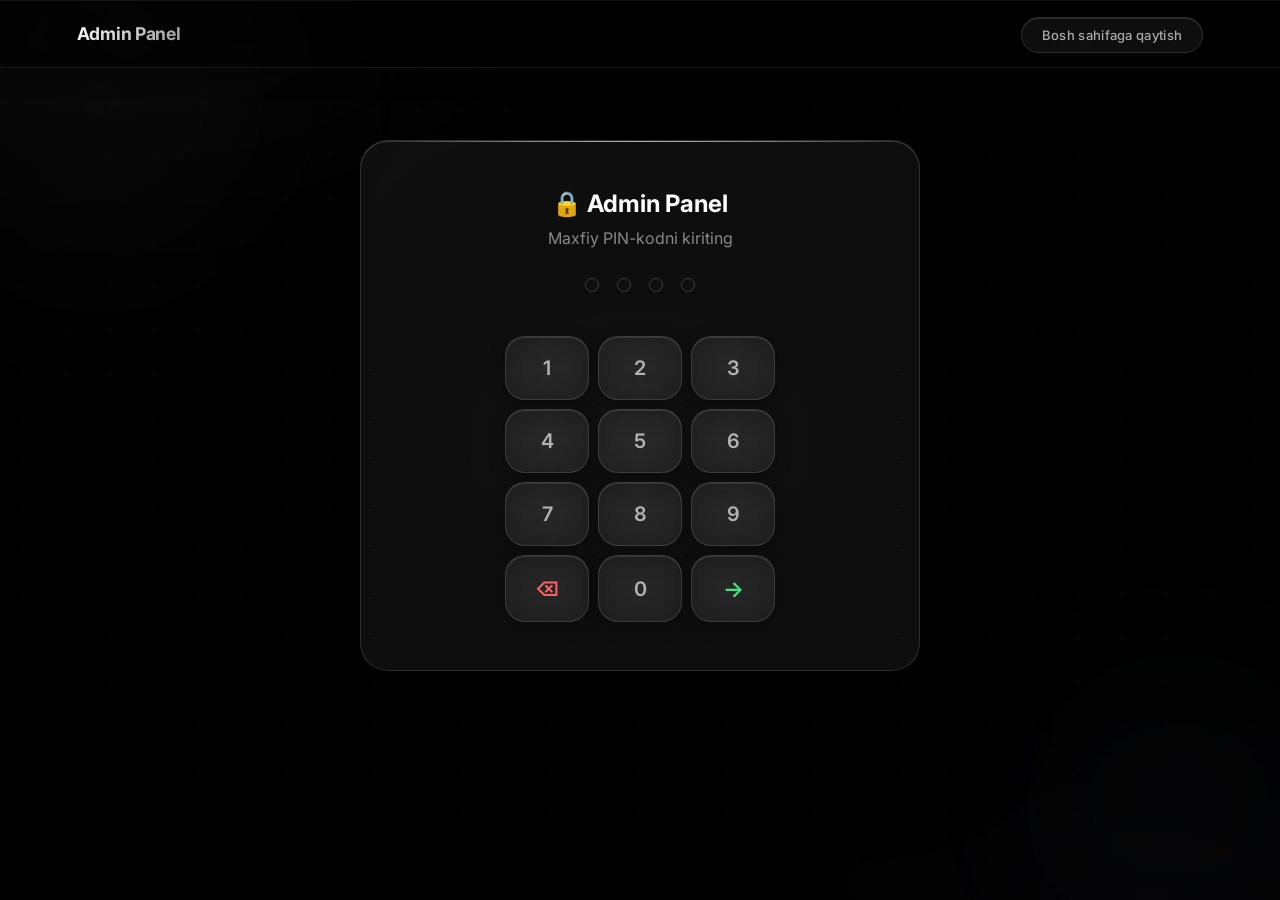
==== commit 4bba0034: "Admin panel: Google Sheets integratsiya - qo'shsa/o'chirsa Sheets ga yoziladi" ====
--- a/admin.html
+++ b/admin.html
@@ -51,6 +51,27 @@
             <div class="admin-header">
                 <h2 id="admin-title">📋 Admin Panel</h2>
                 <button class="btn btn-sm" id="logout-btn" style="width: auto; padding: 8px 20px;" data-uz="🚪 Chiqish" data-ru="🚪 Выйти">🚪 Chiqish</button>
+            </div>
+
+            <!-- Google Sheets ulanish -->
+            <div class="admin-section" id="sheets-section">
+                <label class="admin-label">⚙️ Google Sheets ulanish</label>
+                <div style="display:flex;gap:8px;align-items:center;">
+                    <input type="text" id="apps-script-url"
+                           placeholder="Apps Script Web App URL ni kiriting..."
+                           style="flex:1;padding:11px 14px;background:rgba(255,255,255,0.05);
+                                  border:1px solid rgba(255,255,255,0.1);border-radius:12px;
+                                  color:#fff;font-size:0.85rem;outline:none;">
+                    <button class="btn btn-sm" onclick="saveAppsScriptUrl()"
+                            style="width:auto;background:rgba(74,222,128,0.15);color:#4ade80;
+                                   border:1px solid rgba(74,222,128,0.25);">
+                        💾 Saqlash
+                    </button>
+                </div>
+                <p id="sheets-status" style="margin-top:8px;font-size:0.8rem;color:rgba(255,255,255,0.35);"></p>
+                <p style="margin-top:10px;font-size:0.75rem;color:rgba(255,255,255,0.25);line-height:1.6;">
+                    Sheets → Extensions → Apps Script → apps_script.gs kodni joylashtiring → Deploy → Web App URL ni yuqoriga kiriting
+                </p>
             </div>
 
             <!-- Til tanlash -->
--- a/style.css
+++ b/style.css
@@ -1,1122 +1,1259 @@
-@import url('https://fonts.googleapis.com/css2?family=Inter:wght@300;400;500;600;700;800;900&display=swap');
-
-/* ============ ROOT VARIABLES ============ */
+@import url('https://fonts.googleapis.com/css2?family=Inter:ital,wght@0,300;0,400;0,500;0,600;0,700;0,800;0,900;1,400&display=swap');
+
+/* ═══════════════════════════════════════════
+   DESIGN TOKENS
+═══════════════════════════════════════════ */
 :root {
-    --bg-color: #000000;
-    --text-color: #ffffff;
-    --text-muted: #888888;
-    --card-bg: rgba(255, 255, 255, 0.03);
-    --card-border: rgba(255, 255, 255, 0.08);
-    --card-hover-border: rgba(255, 255, 255, 0.2);
-    --btn-bg: #ffffff;
-    --btn-text: #000000;
-    --btn-hover: #cccccc;
-    --input-bg: rgba(255, 255, 255, 0.04);
-    --input-border: rgba(255, 255, 255, 0.1);
-    --input-focus-border: rgba(255, 255, 255, 0.4);
-    --glow-strong: rgba(255, 255, 255, 0.15);
-    --glow-soft: rgba(255, 255, 255, 0.05);
-    --glass-bg: rgba(255, 255, 255, 0.02);
-}
-
-/* ============ RESET ============ */
-* {
-    margin: 0;
-    padding: 0;
-    box-sizing: border-box;
-    font-family: 'Inter', sans-serif;
-}
-
-/* ============ ANIMATED BACKGROUND ============ */
+  --bg:               #000000;
+  --bg-secondary:     #0a0a0a;
+  --text:             #ffffff;
+  --text-2:           rgba(255,255,255,0.65);
+  --text-3:           rgba(255,255,255,0.35);
+  --text-4:           rgba(255,255,255,0.18);
+
+  /* Liquid Glass */
+  --glass-bg:         rgba(255,255,255,0.055);
+  --glass-bg-hover:   rgba(255,255,255,0.09);
+  --glass-bg-strong:  rgba(255,255,255,0.13);
+  --glass-border:     rgba(255,255,255,0.13);
+  --glass-border-top: rgba(255,255,255,0.28);
+  --glass-blur:       blur(48px) saturate(180%) brightness(1.04);
+  --glass-blur-heavy: blur(72px) saturate(200%) brightness(1.06);
+
+  /* Shadows */
+  --shadow-card:
+    0 1px 0 rgba(255,255,255,0.12) inset,
+    0 -1px 0 rgba(255,255,255,0.04) inset,
+    1px 0 0 rgba(255,255,255,0.06) inset,
+    -1px 0 0 rgba(255,255,255,0.06) inset,
+    0 20px 60px rgba(0,0,0,0.7),
+    0 4px 20px rgba(0,0,0,0.5);
+  --shadow-card-hover:
+    0 1px 0 rgba(255,255,255,0.22) inset,
+    0 -1px 0 rgba(255,255,255,0.05) inset,
+    1px 0 0 rgba(255,255,255,0.08) inset,
+    -1px 0 0 rgba(255,255,255,0.08) inset,
+    0 32px 80px rgba(0,0,0,0.8),
+    0 8px 32px rgba(0,0,0,0.6);
+  --shadow-panel:
+    0 1px 0 rgba(255,255,255,0.16) inset,
+    0 48px 120px rgba(0,0,0,0.8),
+    0 12px 40px rgba(0,0,0,0.5);
+  --shadow-btn:
+    0 1px 0 rgba(255,255,255,0.35) inset,
+    0 -1px 0 rgba(0,0,0,0.15) inset,
+    0 8px 24px rgba(0,0,0,0.4),
+    0 2px 8px rgba(0,0,0,0.3);
+
+  --radius-xl:  28px;
+  --radius-lg:  20px;
+  --radius-md:  14px;
+  --radius-sm:  10px;
+  --radius-xs:  8px;
+}
+
+/* ═══════════════════════════════════════════
+   RESET
+═══════════════════════════════════════════ */
+*, *::before, *::after {
+  margin: 0; padding: 0;
+  box-sizing: border-box;
+  font-family: 'Inter', -apple-system, sans-serif;
+  -webkit-font-smoothing: antialiased;
+}
+
+/* ═══════════════════════════════════════════
+   BODY & BACKGROUND
+═══════════════════════════════════════════ */
 body {
-    background-color: var(--bg-color);
-    color: var(--text-color);
-    min-height: 100vh;
-    display: flex;
-    flex-direction: column;
-    position: relative;
-    overflow-x: hidden;
-}
-
-/* Subtle animated grid overlay */
+  background: var(--bg);
+  color: var(--text);
+  min-height: 100vh;
+  display: flex;
+  flex-direction: column;
+  overflow-x: hidden;
+  position: relative;
+}
+
+/* Deep space gradient */
 body::before {
-    content: '';
-    position: fixed;
-    inset: 0;
-    z-index: 0;
-    pointer-events: none;
-    background-image: 
-        radial-gradient(circle at 15% 20%, rgba(255, 255, 255, 0.04) 0%, transparent 45%),
-        radial-gradient(circle at 85% 75%, rgba(200, 210, 255, 0.04) 0%, transparent 45%),
-        radial-gradient(circle at 50% 50%, rgba(220, 225, 245, 0.03) 0%, transparent 50%),
-        radial-gradient(circle at 75% 15%, rgba(240, 242, 255, 0.03) 0%, transparent 40%);
-    animation: bgPulse 6s ease-in-out infinite alternate;
-}
-
-@keyframes bgPulse {
-    0% { opacity: 0.5; transform: scale(1); }
-    100% { opacity: 1; transform: scale(1.05); }
-}
-
-/* Floating neon orbs */
+  content: '';
+  position: fixed;
+  inset: 0;
+  z-index: 0;
+  pointer-events: none;
+  background:
+    radial-gradient(ellipse 80% 60% at 10% 0%,   rgba(255,255,255,0.028) 0%, transparent 60%),
+    radial-gradient(ellipse 60% 50% at 90% 100%,  rgba(180,190,255,0.022) 0%, transparent 55%),
+    radial-gradient(ellipse 50% 40% at 50% 50%,   rgba(255,255,255,0.012) 0%, transparent 65%);
+}
+
+/* Dot grid */
+body::after {
+  content: '';
+  position: fixed;
+  inset: 0;
+  z-index: 0;
+  pointer-events: none;
+  background-image: radial-gradient(rgba(255,255,255,0.07) 1px, transparent 1px);
+  background-size: 44px 44px;
+  mask-image: radial-gradient(ellipse 90% 80% at 50% 50%, black 10%, transparent 75%);
+  -webkit-mask-image: radial-gradient(ellipse 90% 80% at 50% 50%, black 10%, transparent 75%);
+}
+
+/* Ambient orbs */
 .neon-orb {
-    position: fixed;
-    border-radius: 50%;
-    filter: blur(80px);
-    pointer-events: none;
-    z-index: 0;
-    animation: orbFloat 10s ease-in-out infinite;
-}
-
+  position: fixed;
+  border-radius: 50%;
+  pointer-events: none;
+  z-index: 0;
+  will-change: transform;
+}
 .neon-orb-1 {
-    width: 400px;
-    height: 400px;
-    top: -100px;
-    left: -100px;
-    background: rgba(255, 255, 255, 0.03);
-    animation-delay: 0s;
-}
-
+  width: 600px; height: 600px;
+  top: -200px; left: -200px;
+  background: radial-gradient(circle, rgba(255,255,255,0.025) 0%, transparent 70%);
+  filter: blur(60px);
+  animation: orb1 18s ease-in-out infinite;
+}
 .neon-orb-2 {
-    width: 350px;
-    height: 350px;
-    bottom: -80px;
-    right: -80px;
-    background: rgba(220, 225, 250, 0.03);
-    animation-delay: -5s;
-}
-
+  width: 500px; height: 500px;
+  bottom: -150px; right: -150px;
+  background: radial-gradient(circle, rgba(200,210,255,0.02) 0%, transparent 70%);
+  filter: blur(50px);
+  animation: orb2 22s ease-in-out infinite;
+}
 .neon-orb-3 {
-    width: 300px;
-    height: 300px;
-    top: 50%;
-    left: 50%;
-    transform: translate(-50%, -50%);
-    background: rgba(240, 242, 255, 0.02);
-    animation-delay: -3s;
-}
-
-@keyframes orbFloat {
-    0%, 100% { transform: translate(0, 0) scale(1); }
-    25% { transform: translate(30px, -30px) scale(1.1); }
-    50% { transform: translate(-20px, 20px) scale(0.9); }
-    75% { transform: translate(10px, 15px) scale(1.05); }
-}
-
-/* Subtle dot grid */
-body::after {
-    content: '';
-    position: fixed;
-    inset: 0;
-    z-index: 0;
-    pointer-events: none;
-    opacity: 0.3;
-    background-image: radial-gradient(rgba(255, 255, 255, 0.06) 1px, transparent 1px);
-    background-size: 50px 50px;
-    mask-image: radial-gradient(ellipse at center, black 30%, transparent 70%);
-    -webkit-mask-image: radial-gradient(ellipse at center, black 30%, transparent 70%);
-}
-
-/* ============ HEADER ============ */
+  width: 350px; height: 350px;
+  top: 45%; left: 50%;
+  transform: translate(-50%,-50%);
+  background: radial-gradient(circle, rgba(255,255,255,0.015) 0%, transparent 70%);
+  filter: blur(40px);
+  animation: orb3 14s ease-in-out infinite;
+}
+@keyframes orb1 {
+  0%,100% { transform: translate(0,0) scale(1); }
+  33%      { transform: translate(40px,-50px) scale(1.08); }
+  66%      { transform: translate(-30px,30px) scale(0.93); }
+}
+@keyframes orb2 {
+  0%,100% { transform: translate(0,0) scale(1); }
+  40%      { transform: translate(-50px,40px) scale(1.06); }
+  70%      { transform: translate(30px,-30px) scale(0.95); }
+}
+@keyframes orb3 {
+  0%,100% { transform: translate(-50%,-50%) scale(1); }
+  50%      { transform: translate(-50%,-50%) scale(1.15); }
+}
+
+/* ═══════════════════════════════════════════
+   LIQUID GLASS MIXIN (utility)
+═══════════════════════════════════════════ */
+.lg {
+  background: var(--glass-bg);
+  backdrop-filter: var(--glass-blur);
+  -webkit-backdrop-filter: var(--glass-blur);
+  border: 1px solid var(--glass-border);
+  box-shadow: var(--shadow-card);
+}
+
+/* ═══════════════════════════════════════════
+   HEADER
+═══════════════════════════════════════════ */
 header {
-    display: flex;
-    justify-content: space-between;
-    align-items: center;
-    padding: 16px 6%;
-    background: rgba(0, 0, 0, 0.7);
-    backdrop-filter: blur(20px);
-    -webkit-backdrop-filter: blur(20px);
-    border-bottom: 1px solid rgba(255, 255, 255, 0.06);
-    box-shadow: 0 1px 30px rgba(255, 255, 255, 0.02);
-    position: sticky;
-    top: 0;
-    z-index: 100;
+  display: flex;
+  justify-content: space-between;
+  align-items: center;
+  padding: 0 6%;
+  height: 68px;
+  background: rgba(0,0,0,0.55);
+  backdrop-filter: blur(60px) saturate(180%);
+  -webkit-backdrop-filter: blur(60px) saturate(180%);
+  border-bottom: 1px solid rgba(255,255,255,0.08);
+  box-shadow:
+    0 1px 0 rgba(255,255,255,0.07) inset,
+    0 4px 24px rgba(0,0,0,0.4);
+  position: sticky;
+  top: 0;
+  z-index: 200;
 }
 
 .logo-container {
-    display: flex;
-    align-items: center;
-    gap: 15px;
-}
-
+  display: flex;
+  align-items: center;
+  gap: 12px;
+}
 .logo-container img {
-    filter: brightness(1.2);
-    transition: filter 0.3s ease, transform 0.3s ease;
-}
-
+  height: 38px;
+  object-fit: contain;
+  transition: all 0.4s ease;
+  cursor: pointer;
+  filter: drop-shadow(0 0 0px rgba(255,255,255,0));
+}
 .logo-container img:hover {
-    filter: brightness(1.5) drop-shadow(0 0 8px rgba(255,255,255,0.3));
-    transform: scale(1.03);
+  filter: drop-shadow(0 0 12px rgba(255,255,255,0.25));
+  transform: scale(1.04);
+}
+.logo-container h2 {
+  font-size: 1.1rem;
+  font-weight: 700;
+  letter-spacing: -0.3px;
+  background: linear-gradient(135deg, #fff, rgba(255,255,255,0.6));
+  -webkit-background-clip: text;
+  -webkit-text-fill-color: transparent;
+  background-clip: text;
 }
 
 .header-links a {
-    color: var(--text-color);
-    text-decoration: none;
-    font-size: 13px;
-    font-weight: 500;
-    letter-spacing: 0.5px;
-    transition: all 0.3s ease;
-    padding: 9px 20px;
-    border: 1px solid rgba(255, 255, 255, 0.12);
-    border-radius: 50px;
-    background: rgba(255, 255, 255, 0.03);
-}
-
+  color: var(--text-2);
+  text-decoration: none;
+  font-size: 13px;
+  font-weight: 500;
+  letter-spacing: 0.3px;
+  padding: 9px 20px;
+  background: var(--glass-bg);
+  border: 1px solid var(--glass-border);
+  border-radius: 50px;
+  backdrop-filter: blur(20px);
+  -webkit-backdrop-filter: blur(20px);
+  box-shadow: 0 1px 0 rgba(255,255,255,0.1) inset, 0 4px 12px rgba(0,0,0,0.3);
+  transition: all 0.3s ease;
+}
 .header-links a:hover {
-    background: rgba(255, 255, 255, 0.08);
-    border-color: rgba(255, 255, 255, 0.25);
-    box-shadow: 0 0 20px rgba(255, 255, 255, 0.05);
-}
-
-/* ============ MAIN CONTENT ============ */
+  background: var(--glass-bg-hover);
+  border-color: rgba(255,255,255,0.22);
+  color: var(--text);
+  box-shadow: 0 1px 0 rgba(255,255,255,0.18) inset, 0 6px 20px rgba(0,0,0,0.4);
+}
+
+/* ═══════════════════════════════════════════
+   LANGUAGE SWITCHER
+═══════════════════════════════════════════ */
+.lang-switcher {
+  display: flex;
+  gap: 3px;
+  background: rgba(255,255,255,0.04);
+  padding: 4px;
+  border-radius: 50px;
+  border: 1px solid rgba(255,255,255,0.08);
+  box-shadow: 0 1px 0 rgba(255,255,255,0.06) inset;
+}
+.lang-btn {
+  background: transparent;
+  border: none;
+  color: var(--text-3);
+  padding: 7px 18px;
+  border-radius: 50px;
+  font-weight: 600;
+  font-size: 0.78rem;
+  cursor: pointer;
+  letter-spacing: 0.8px;
+  transition: all 0.3s cubic-bezier(0.23,1,0.32,1);
+}
+.lang-btn:hover { color: var(--text-2); }
+.lang-btn.active {
+  background: rgba(255,255,255,0.92);
+  color: #000;
+  box-shadow: 0 1px 0 rgba(255,255,255,0.4) inset, 0 2px 12px rgba(0,0,0,0.3);
+}
+
+/* ═══════════════════════════════════════════
+   MAIN
+═══════════════════════════════════════════ */
 main {
-    flex: 1;
-    padding: 60px 6%;
-    position: relative;
-    z-index: 1;
-}
-
-/* ============ PAGE TITLE ============ */
+  flex: 1;
+  padding: 72px 6% 80px;
+  position: relative;
+  z-index: 1;
+}
+
+/* ═══════════════════════════════════════════
+   PAGE TITLE
+═══════════════════════════════════════════ */
 .page-title {
-    font-size: clamp(2rem, 5vw, 3rem);
-    font-weight: 900;
-    margin-bottom: 50px;
-    text-align: center;
-    letter-spacing: -0.5px;
-    background: linear-gradient(135deg, #ffffff 0%, #c0c0c0 30%, #ffffff 50%, #e0e0e0 70%, #ffffff 100%);
-    background-size: 300% 300%;
-    -webkit-background-clip: text;
-    -webkit-text-fill-color: transparent;
-    background-clip: text;
-    animation: titleShimmer 3s ease-in-out infinite;
-    filter: drop-shadow(0 0 18px rgba(255, 255, 255, 0.2));
-}
-
-@keyframes titleShimmer {
-    0% { background-position: 0% 50%; }
-    50% { background-position: 100% 50%; }
-    100% { background-position: 0% 50%; }
-}
-
-/* ============ CARDS GRID ============ */
+  font-size: clamp(1.9rem, 4.5vw, 2.8rem);
+  font-weight: 800;
+  letter-spacing: -0.8px;
+  text-align: center;
+  margin-bottom: 16px;
+  background: linear-gradient(160deg, #fff 0%, rgba(255,255,255,0.75) 50%, rgba(255,255,255,0.45) 100%);
+  -webkit-background-clip: text;
+  -webkit-text-fill-color: transparent;
+  background-clip: text;
+  line-height: 1.15;
+}
+.page-subtitle {
+  text-align: center;
+  color: var(--text-3);
+  font-size: 0.88rem;
+  font-weight: 400;
+  margin-bottom: 56px;
+  letter-spacing: 0.2px;
+}
+
+/* ═══════════════════════════════════════════
+   SUBJECT CARDS GRID
+═══════════════════════════════════════════ */
 .cards-grid {
-    display: grid;
-    grid-template-columns: repeat(auto-fill, minmax(260px, 1fr));
-    gap: 20px;
-}
-
-/* ============ SUBJECT CARD ============ */
+  display: grid;
+  grid-template-columns: repeat(auto-fill, minmax(210px, 1fr));
+  gap: 16px;
+}
+
+/* ── Subject Card ───────────────────────── */
 .subject-card {
-    position: relative;
-    background: rgba(255, 255, 255, 0.03);
-    border: 1px solid rgba(255, 255, 255, 0.08);
-    border-radius: 20px;
-    padding: 35px 24px 30px;
-    text-align: center;
-    cursor: pointer;
-    transition: all 0.4s cubic-bezier(0.23, 1, 0.32, 1);
-    display: flex;
-    flex-direction: column;
-    align-items: center;
-    gap: 22px;
-    text-decoration: none;
-    color: var(--text-color);
-    overflow: hidden;
-    box-shadow: 
-        0 2px 12px rgba(0, 0, 0, 0.3),
-        inset 0 1px 0 rgba(255, 255, 255, 0.03);
-}
-
-/* Neon border */
+  position: relative;
+  background: var(--glass-bg);
+  backdrop-filter: var(--glass-blur);
+  -webkit-backdrop-filter: var(--glass-blur);
+  border: 1px solid var(--glass-border);
+  border-radius: var(--radius-xl);
+  padding: 36px 20px 28px;
+  display: flex;
+  flex-direction: column;
+  align-items: center;
+  gap: 20px;
+  text-decoration: none;
+  color: var(--text);
+  overflow: hidden;
+  cursor: pointer;
+  transition: all 0.45s cubic-bezier(0.23,1,0.32,1);
+  box-shadow: var(--shadow-card);
+  will-change: transform;
+}
+
+/* Specular top highlight */
 .subject-card::before {
-    content: '';
-    position: absolute;
-    inset: -1px;
-    border-radius: 20px;
-    padding: 1px;
-    background: linear-gradient(135deg, 
-        var(--brand-color, rgba(255,255,255,0.1)), 
-        transparent 50%, 
-        transparent 50%, 
-        var(--brand-color, rgba(255,255,255,0.06)));
-    -webkit-mask: linear-gradient(#fff 0 0) content-box, linear-gradient(#fff 0 0);
-    -webkit-mask-composite: xor;
-    mask-composite: exclude;
-    opacity: 0.5;
-    transition: all 0.4s ease;
-}
-
-/* Yorug'lik nuri sirpanishi */
+  content: '';
+  position: absolute;
+  top: 0; left: 0; right: 0;
+  height: 1px;
+  background: linear-gradient(90deg,
+    transparent 0%,
+    rgba(255,255,255,0.35) 30%,
+    rgba(255,255,255,0.5) 50%,
+    rgba(255,255,255,0.35) 70%,
+    transparent 100%);
+  border-radius: var(--radius-xl) var(--radius-xl) 0 0;
+}
+
+/* Brand glow layer */
 .subject-card::after {
-    content: '';
-    position: absolute;
-    top: 0;
-    left: -100%;
-    width: 100%;
-    height: 100%;
-    background: linear-gradient(90deg, transparent, rgba(255,255,255,0.02), transparent);
-    transition: left 0.6s ease;
-}
-
-.subject-card:hover::before {
-    opacity: 1;
-    background: linear-gradient(135deg, 
-        var(--brand-color, rgba(255,255,255,0.45)), 
-        rgba(255,255,255,0.06) 40%, 
-        rgba(255,255,255,0.06) 60%, 
-        var(--brand-color, rgba(255,255,255,0.3)));
-}
-
-.subject-card:hover::after {
-    left: 100%;
+  content: '';
+  position: absolute;
+  inset: 0;
+  border-radius: var(--radius-xl);
+  background: radial-gradient(
+    circle at 50% 80%,
+    var(--brand-color, rgba(255,255,255,0.1)) 0%,
+    transparent 70%
+  );
+  opacity: 0;
+  transition: opacity 0.45s ease;
+  pointer-events: none;
 }
 
 .subject-card:hover {
-    transform: translateY(-10px);
-    background: rgba(255, 255, 255, 0.06);
-    border-color: rgba(255, 255, 255, 0.15);
-    box-shadow: 
-        0 20px 60px -20px rgba(0, 0, 0, 0.5),
-        0 0 50px -5px var(--brand-color, rgba(255, 255, 255, 0.15)),
-        0 0 90px -10px var(--brand-color, rgba(255, 255, 255, 0.06));
-}
-
-.subject-card:active {
-    transform: translateY(-4px) scale(0.98);
-}
-
+  transform: translateY(-12px) scale(1.02);
+  background: var(--glass-bg-hover);
+  border-color: rgba(255,255,255,0.2);
+  box-shadow:
+    var(--shadow-card-hover),
+    0 0 80px -10px var(--brand-color, rgba(255,255,255,0.12));
+}
+.subject-card:hover::after { opacity: 0.18; }
+.subject-card:active { transform: translateY(-4px) scale(0.99); }
+
+/* Icon */
 .subject-card img {
-    height: 80px;
-    object-fit: contain;
-    transition: all 0.4s cubic-bezier(0.23, 1, 0.32, 1);
-    position: relative;
-    z-index: 2;
-}
-
+  height: 72px;
+  object-fit: contain;
+  position: relative;
+  z-index: 2;
+  transition: all 0.45s cubic-bezier(0.23,1,0.32,1);
+  filter: drop-shadow(0 4px 12px rgba(0,0,0,0.4));
+}
 .subject-card:hover img {
-    filter: drop-shadow(0 0 20px var(--brand-color, rgba(255,255,255,0.2)));
-    transform: scale(1.08);
-}
-
+  transform: scale(1.1) translateY(-3px);
+  filter:
+    drop-shadow(0 8px 20px rgba(0,0,0,0.5))
+    drop-shadow(0 0 16px var(--brand-color, rgba(255,255,255,0.2)));
+}
+
+/* Label */
 .subject-title {
-    font-size: 0.95rem;
-    font-weight: 600;
-    letter-spacing: 0.3px;
-    line-height: 1.4;
-    position: relative;
-    z-index: 2;
-    transition: color 0.3s ease;
-}
-
-.subject-card:hover .subject-title {
-    color: #fff;
-}
-
-/* ============ FORMS ============ */
+  font-size: 0.88rem;
+  font-weight: 600;
+  letter-spacing: 0.1px;
+  line-height: 1.45;
+  text-align: center;
+  color: var(--text-2);
+  position: relative;
+  z-index: 2;
+  transition: color 0.3s ease;
+}
+.subject-card:hover .subject-title { color: var(--text); }
+
+/* ═══════════════════════════════════════════
+   FORM CONTAINER (Panel)
+═══════════════════════════════════════════ */
 .form-container {
-    max-width: 580px;
-    margin: 0 auto;
-    background: var(--glass-bg);
-    border: 1px solid var(--card-border);
-    border-radius: 24px;
-    padding: 45px 40px;
-    backdrop-filter: blur(20px);
-    -webkit-backdrop-filter: blur(20px);
-    box-shadow: 
-        0 8px 40px rgba(0, 0, 0, 0.3),
-        0 0 30px rgba(255, 255, 255, 0.02),
-        inset 0 1px 0 rgba(255, 255, 255, 0.03);
-    position: relative;
-    z-index: 1;
-}
-
-.form-group {
-    margin-bottom: 24px;
-}
-
+  max-width: 560px;
+  margin: 0 auto;
+  background: var(--glass-bg);
+  backdrop-filter: var(--glass-blur-heavy);
+  -webkit-backdrop-filter: var(--glass-blur-heavy);
+  border: 1px solid var(--glass-border);
+  border-radius: var(--radius-xl);
+  padding: 48px 44px;
+  position: relative;
+  z-index: 1;
+  overflow: hidden;
+  box-shadow: var(--shadow-panel);
+}
+
+/* Panel top specular */
+.form-container::before {
+  content: '';
+  position: absolute;
+  top: 0; left: 0; right: 0;
+  height: 1px;
+  background: linear-gradient(90deg,
+    transparent 5%,
+    rgba(255,255,255,0.4) 30%,
+    rgba(255,255,255,0.6) 50%,
+    rgba(255,255,255,0.4) 70%,
+    transparent 95%);
+}
+
+/* ═══════════════════════════════════════════
+   INPUTS
+═══════════════════════════════════════════ */
+.form-group { margin-bottom: 22px; }
 .form-group label {
-    display: block;
-    margin-bottom: 10px;
-    font-size: 0.85rem;
-    font-weight: 500;
-    color: var(--text-muted);
-    letter-spacing: 0.5px;
-    text-transform: uppercase;
-}
-
+  display: block;
+  margin-bottom: 8px;
+  font-size: 0.75rem;
+  font-weight: 600;
+  color: var(--text-3);
+  letter-spacing: 0.8px;
+  text-transform: uppercase;
+}
 .form-group input[type="text"],
 .form-group input[type="password"],
 .form-group select,
-.form-group textarea {
-    width: 100%;
-    padding: 14px 18px;
-    background-color: var(--input-bg);
-    border: 1px solid var(--input-border);
-    border-radius: 12px;
-    color: var(--text-color);
-    font-size: 1rem;
-    font-weight: 400;
-    transition: all 0.3s ease;
-    outline: none;
-    letter-spacing: 0.3px;
-}
-
+.form-group textarea,
+.option-row input[type="text"],
+#q-text,
+#ai-topic {
+  width: 100%;
+  padding: 13px 17px;
+  background: rgba(255,255,255,0.05);
+  border: 1px solid rgba(255,255,255,0.1);
+  border-radius: var(--radius-md);
+  color: var(--text);
+  font-size: 0.95rem;
+  font-weight: 400;
+  outline: none;
+  transition: all 0.3s ease;
+  box-shadow: 0 1px 0 rgba(255,255,255,0.05) inset;
+  resize: none;
+}
 .form-group input:focus,
 .form-group select:focus,
-.form-group textarea:focus {
-    border-color: var(--input-focus-border);
-    box-shadow: 
-        0 0 0 3px rgba(255, 255, 255, 0.04),
-        0 0 15px rgba(255, 255, 255, 0.06),
-        inset 0 0 8px rgba(255, 255, 255, 0.02);
-    background-color: rgba(255, 255, 255, 0.06);
-}
-
+.form-group textarea:focus,
+.option-row input[type="text"]:focus,
+#q-text:focus,
+#ai-topic:focus {
+  border-color: rgba(255,255,255,0.28);
+  background: rgba(255,255,255,0.07);
+  box-shadow:
+    0 1px 0 rgba(255,255,255,0.1) inset,
+    0 0 0 3px rgba(255,255,255,0.04);
+}
 .form-group input::placeholder,
-.form-group textarea::placeholder {
-    color: rgba(255, 255, 255, 0.25);
-}
-
+.form-group textarea::placeholder,
+.option-row input::placeholder,
+#q-text::placeholder,
+#ai-topic::placeholder {
+  color: var(--text-4);
+}
 .form-group select {
-    cursor: pointer;
-    appearance: none;
-    -webkit-appearance: none;
-    background-image: url("data:image/svg+xml,%3Csvg xmlns='http://www.w3.org/2000/svg' width='12' height='12' viewBox='0 0 12 12'%3E%3Cpath fill='%23888' d='M6 8L1 3h10z'/%3E%3C/svg%3E");
-    background-repeat: no-repeat;
-    background-position: right 16px center;
-    padding-right: 40px;
-}
-
-.form-group select option {
-    background: #1a1a1a;
-    color: #fff;
-}
-
-/* ============ BUTTONS ============ */
+  cursor: pointer;
+  appearance: none;
+  -webkit-appearance: none;
+  background-image: url("data:image/svg+xml,%3Csvg xmlns='http://www.w3.org/2000/svg' width='10' height='10' viewBox='0 0 10 10'%3E%3Cpath fill='rgba(255,255,255,0.3)' d='M5 7L0 2h10z'/%3E%3C/svg%3E");
+  background-repeat: no-repeat;
+  background-position: right 14px center;
+  padding-right: 38px;
+}
+.form-group select option { background: #111; color: #fff; }
+
+/* ═══════════════════════════════════════════
+   BUTTONS
+═══════════════════════════════════════════ */
 .btn {
-    display: inline-flex;
-    align-items: center;
-    justify-content: center;
-    width: 100%;
-    padding: 15px 24px;
-    background: var(--btn-bg);
-    color: var(--btn-text);
-    border: none;
-    border-radius: 12px;
-    font-size: 1rem;
-    font-weight: 600;
-    cursor: pointer;
-    transition: all 0.3s cubic-bezier(0.23, 1, 0.32, 1);
-    letter-spacing: 0.3px;
-    position: relative;
-    overflow: hidden;
-}
-
-.btn::after {
-    content: '';
-    position: absolute;
-    inset: 0;
-    background: linear-gradient(135deg, rgba(255,255,255,0.2), transparent);
-    opacity: 0;
-    transition: opacity 0.3s ease;
-}
-
+  display: inline-flex;
+  align-items: center;
+  justify-content: center;
+  gap: 8px;
+  width: 100%;
+  padding: 14px 24px;
+  background: rgba(255,255,255,0.94);
+  color: #000;
+  border: none;
+  border-radius: var(--radius-md);
+  font-size: 0.95rem;
+  font-weight: 700;
+  letter-spacing: 0.1px;
+  cursor: pointer;
+  transition: all 0.3s cubic-bezier(0.23,1,0.32,1);
+  position: relative;
+  overflow: hidden;
+  box-shadow: var(--shadow-btn);
+}
+.btn::before {
+  content: '';
+  position: absolute;
+  top: 0; left: 0; right: 0;
+  height: 50%;
+  background: linear-gradient(180deg, rgba(255,255,255,0.15) 0%, transparent 100%);
+  border-radius: var(--radius-md) var(--radius-md) 0 0;
+  pointer-events: none;
+}
 .btn:hover {
-    background: var(--btn-hover);
-    transform: translateY(-2px);
-    box-shadow: 
-        0 10px 35px rgba(255, 255, 255, 0.15),
-        0 0 25px rgba(255, 255, 255, 0.06);
-}
-
-.btn:hover::after {
-    opacity: 1;
-}
-
-.btn:active {
-    transform: translateY(0) scale(0.98);
-}
-
-/* ============ TEST PAGE ============ */
-.question-block {
-    margin-bottom: 30px;
-    padding-bottom: 20px;
-    border-bottom: 1px solid rgba(255, 255, 255, 0.06);
-}
-
+  background: rgba(255,255,255,1);
+  transform: translateY(-2px);
+  box-shadow:
+    0 1px 0 rgba(255,255,255,0.5) inset,
+    0 12px 36px rgba(0,0,0,0.5),
+    0 4px 12px rgba(0,0,0,0.3);
+}
+.btn:active { transform: translateY(0) scale(0.98); }
+
+.btn-glass {
+  background: var(--glass-bg);
+  color: var(--text-2);
+  border: 1px solid var(--glass-border);
+  backdrop-filter: blur(20px);
+  box-shadow: 0 1px 0 rgba(255,255,255,0.1) inset, 0 4px 16px rgba(0,0,0,0.3);
+}
+.btn-glass:hover {
+  background: var(--glass-bg-hover);
+  color: var(--text);
+  border-color: rgba(255,255,255,0.22);
+}
+.btn-sm {
+  width: auto !important;
+  padding: 9px 18px !important;
+  font-size: 0.82rem !important;
+  border-radius: var(--radius-sm) !important;
+}
+.btn-danger {
+  background: rgba(255,60,60,0.12) !important;
+  color: #ff6060 !important;
+  border: 1px solid rgba(255,60,60,0.2) !important;
+  box-shadow: 0 1px 0 rgba(255,100,100,0.1) inset, 0 4px 16px rgba(0,0,0,0.3) !important;
+}
+.btn-danger:hover {
+  background: rgba(255,60,60,0.2) !important;
+  border-color: rgba(255,60,60,0.35) !important;
+  color: #ff8080 !important;
+}
+
+/* ═══════════════════════════════════════════
+   TEST PAGE — OPTIONS
+═══════════════════════════════════════════ */
 .question-text {
-    font-size: 1.15rem;
-    font-weight: 600;
-    margin-bottom: 20px;
-    line-height: 1.6;
-    letter-spacing: 0.2px;
+  font-size: 1.1rem;
+  font-weight: 600;
+  line-height: 1.65;
+  letter-spacing: -0.1px;
+  margin-bottom: 24px;
+  color: var(--text);
 }
 
 .options-list {
-    list-style: none;
-    display: flex;
-    flex-direction: column;
-    gap: 10px;
-}
-
-.option-item {
-    margin-bottom: 0;
-}
-
+  display: flex;
+  flex-direction: column;
+  gap: 9px;
+}
+.option-item { list-style: none; }
 .option-item label {
-    display: flex;
-    align-items: center;
-    padding: 16px 18px;
-    background: var(--input-bg);
-    border: 1px solid var(--input-border);
-    border-radius: 12px;
-    cursor: pointer;
-    transition: all 0.3s ease;
-    font-size: 0.95rem;
-}
-
+  display: flex;
+  align-items: center;
+  gap: 14px;
+  padding: 15px 18px;
+  background: rgba(255,255,255,0.04);
+  border: 1px solid rgba(255,255,255,0.09);
+  border-radius: var(--radius-md);
+  cursor: pointer;
+  font-size: 0.93rem;
+  font-weight: 500;
+  color: var(--text-2);
+  transition: all 0.3s cubic-bezier(0.23,1,0.32,1);
+  box-shadow: 0 1px 0 rgba(255,255,255,0.05) inset;
+  position: relative;
+  overflow: hidden;
+}
+.option-item label::before {
+  content: '';
+  position: absolute;
+  top: 0; left: 0; right: 0;
+  height: 1px;
+  background: linear-gradient(90deg, transparent, rgba(255,255,255,0.12), transparent);
+}
 .option-item label:hover {
-    background: rgba(255, 255, 255, 0.06);
-    border-color: rgba(255, 255, 255, 0.2);
-    transform: translateX(4px);
-}
-
+  background: rgba(255,255,255,0.07);
+  border-color: rgba(255,255,255,0.18);
+  color: var(--text);
+  transform: translateX(5px);
+  box-shadow: 0 1px 0 rgba(255,255,255,0.1) inset, 0 4px 16px rgba(0,0,0,0.3);
+}
 .option-item input[type="radio"] {
-    margin-right: 14px;
-    accent-color: #fff;
-    width: 18px;
-    height: 18px;
-    cursor: pointer;
-}
-
+  width: 18px; height: 18px;
+  accent-color: #fff;
+  cursor: pointer;
+  flex-shrink: 0;
+}
 .option-item:has(input:checked) label {
-    background: rgba(255, 255, 255, 0.08);
-    border-color: rgba(255, 255, 255, 0.35);
-    box-shadow: 0 0 12px rgba(255, 255, 255, 0.06), inset 0 0 8px rgba(255, 255, 255, 0.02);
+  background: rgba(255,255,255,0.1);
+  border-color: rgba(255,255,255,0.32);
+  color: var(--text);
+  box-shadow:
+    0 1px 0 rgba(255,255,255,0.18) inset,
+    0 0 0 1px rgba(255,255,255,0.08),
+    0 6px 20px rgba(0,0,0,0.4);
 }
 
 /* Timer */
 #timer-display {
-    font-size: 1.6rem !important;
-    font-weight: 800 !important;
-    font-variant-numeric: tabular-nums;
-    background: rgba(255, 50, 50, 0.1);
-    border: 1px solid rgba(255, 50, 50, 0.25);
-    border-radius: 12px;
-    padding: 6px 18px;
-    color: #ff4444 !important;
-    letter-spacing: 1px;
-    box-shadow: 0 0 15px rgba(255, 50, 50, 0.1);
-    animation: timerPulse 1s ease-in-out infinite;
-}
-
-@keyframes timerPulse {
-    0%, 100% { box-shadow: 0 0 15px rgba(255, 50, 50, 0.1); }
-    50% { box-shadow: 0 0 25px rgba(255, 50, 50, 0.2); }
-}
-
-/* ============ RESULT PAGE ============ */
-.result-container {
-    text-align: center;
-}
-
+  font-size: 1.4rem !important;
+  font-weight: 800 !important;
+  font-variant-numeric: tabular-nums;
+  background: rgba(255,55,55,0.1) !important;
+  border: 1px solid rgba(255,55,55,0.2) !important;
+  border-radius: var(--radius-sm) !important;
+  padding: 7px 16px !important;
+  color: #ff5555 !important;
+  letter-spacing: 1px;
+  box-shadow:
+    0 1px 0 rgba(255,100,100,0.15) inset,
+    0 0 20px rgba(255,55,55,0.08) !important;
+  animation: timerGlow 1.5s ease-in-out infinite;
+  backdrop-filter: blur(20px);
+  position: absolute !important;
+  top: 20px !important;
+  right: 20px !important;
+}
+@keyframes timerGlow {
+  0%,100% { box-shadow: 0 1px 0 rgba(255,100,100,0.15) inset, 0 0 16px rgba(255,55,55,0.08); }
+  50%      { box-shadow: 0 1px 0 rgba(255,100,100,0.2) inset, 0 0 30px rgba(255,55,55,0.18); }
+}
+
+/* ═══════════════════════════════════════════
+   RESULT PAGE
+═══════════════════════════════════════════ */
+.result-container { text-align: center; }
+
+.result-icon {
+  font-size: 3.5rem;
+  margin-bottom: 16px;
+  display: block;
+}
 .score-display {
-    font-size: 5rem;
-    font-weight: 900;
-    margin: 20px 0;
-    background: linear-gradient(135deg, #fff, #888);
-    -webkit-background-clip: text;
-    -webkit-text-fill-color: transparent;
-    background-clip: text;
-}
-
-/* ============ ADMIN PANEL (YANGI) ============ */
+  font-size: 4.5rem;
+  font-weight: 900;
+  letter-spacing: -2px;
+  background: linear-gradient(135deg, #fff 0%, rgba(255,255,255,0.6) 100%);
+  -webkit-background-clip: text;
+  -webkit-text-fill-color: transparent;
+  background-clip: text;
+  margin: 8px 0 4px;
+  line-height: 1;
+}
+
+/* Block progress bars */
+.block-results {
+  margin: 28px 0;
+  display: flex;
+  flex-direction: column;
+  gap: 10px;
+  text-align: left;
+}
+.block-result-row {
+  display: flex;
+  align-items: center;
+  gap: 12px;
+}
+.block-result-label {
+  font-size: 0.78rem;
+  font-weight: 600;
+  color: var(--text-3);
+  min-width: 56px;
+  letter-spacing: 0.3px;
+}
+.block-result-bar-wrap {
+  flex: 1;
+  height: 6px;
+  background: rgba(255,255,255,0.06);
+  border-radius: 99px;
+  overflow: hidden;
+  box-shadow: 0 1px 0 rgba(255,255,255,0.04) inset;
+}
+.block-result-bar {
+  height: 100%;
+  border-radius: 99px;
+  transition: width 0.8s cubic-bezier(0.23,1,0.32,1);
+}
+.bar-pass  { background: linear-gradient(90deg, #4ade80, #22c55e); box-shadow: 0 0 8px rgba(74,222,128,0.4); }
+.bar-mid   { background: linear-gradient(90deg, #fbbf24, #f59e0b); box-shadow: 0 0 8px rgba(251,191,36,0.35); }
+.bar-fail  { background: linear-gradient(90deg, #f87171, #ef4444); box-shadow: 0 0 8px rgba(248,113,113,0.35); }
+.block-result-pct {
+  font-size: 0.78rem;
+  font-weight: 700;
+  min-width: 36px;
+  text-align: right;
+  color: var(--text-2);
+}
+
+/* AI recommendation box */
+.ai-recommendation {
+  background: rgba(99,102,241,0.08);
+  border: 1px solid rgba(99,102,241,0.2);
+  border-radius: var(--radius-md);
+  padding: 18px 20px;
+  margin: 20px 0 28px;
+  text-align: left;
+  box-shadow: 0 1px 0 rgba(139,92,246,0.1) inset;
+  backdrop-filter: blur(20px);
+}
+.ai-recommendation-title {
+  font-size: 0.72rem;
+  font-weight: 700;
+  color: #a5b4fc;
+  letter-spacing: 0.8px;
+  text-transform: uppercase;
+  margin-bottom: 8px;
+  display: flex;
+  align-items: center;
+  gap: 6px;
+}
+.ai-recommendation-text {
+  font-size: 0.9rem;
+  color: var(--text-2);
+  line-height: 1.6;
+}
+.ai-loading-small {
+  display: flex;
+  align-items: center;
+  gap: 10px;
+  color: var(--text-3);
+  font-size: 0.85rem;
+}
+.spinner-xs {
+  width: 16px; height: 16px;
+  border: 2px solid rgba(255,255,255,0.1);
+  border-top-color: #a5b4fc;
+  border-radius: 50%;
+  animation: spin 0.7s linear infinite;
+  flex-shrink: 0;
+}
+
+/* ═══════════════════════════════════════════
+   TELEGRAM LOGIN
+═══════════════════════════════════════════ */
+.tg-btn {
+  display: inline-flex;
+  align-items: center;
+  gap: 11px;
+  padding: 15px 32px;
+  background: rgba(42,171,238,0.15);
+  border: 1px solid rgba(42,171,238,0.3);
+  border-radius: 99px;
+  color: #5bc8f5;
+  font-weight: 700;
+  font-size: 1rem;
+  text-decoration: none;
+  cursor: pointer;
+  transition: all 0.35s cubic-bezier(0.23,1,0.32,1);
+  box-shadow:
+    0 1px 0 rgba(100,200,255,0.15) inset,
+    0 6px 24px rgba(42,171,238,0.12);
+  backdrop-filter: blur(20px);
+}
+.tg-btn:hover {
+  background: rgba(42,171,238,0.22);
+  border-color: rgba(42,171,238,0.5);
+  color: #7dd9ff;
+  transform: translateY(-2px);
+  box-shadow:
+    0 1px 0 rgba(100,200,255,0.2) inset,
+    0 12px 36px rgba(42,171,238,0.2);
+}
+.tg-btn svg { flex-shrink: 0; }
+
+/* ═══════════════════════════════════════════
+   ADMIN PANEL
+═══════════════════════════════════════════ */
 .admin-panel-wrapper {
-    max-width: 900px;
-    margin: 0 auto;
-    display: flex;
-    flex-direction: column;
-    gap: 30px;
-}
-
+  max-width: 920px;
+  margin: 0 auto;
+  display: flex;
+  flex-direction: column;
+  gap: 20px;
+}
 .admin-header {
-    display: flex;
-    justify-content: space-between;
-    align-items: center;
-    flex-wrap: wrap;
-    gap: 15px;
-}
-
+  display: flex;
+  justify-content: space-between;
+  align-items: center;
+  flex-wrap: wrap;
+  gap: 14px;
+  padding-bottom: 4px;
+}
 .admin-header h2 {
-    font-size: 1.5rem;
-    font-weight: 700;
-}
-
+  font-size: 1.35rem;
+  font-weight: 700;
+  letter-spacing: -0.3px;
+  background: linear-gradient(135deg, #fff, rgba(255,255,255,0.6));
+  -webkit-background-clip: text;
+  -webkit-text-fill-color: transparent;
+  background-clip: text;
+}
 .admin-section {
-    background: var(--glass-bg);
-    border: 1px solid var(--card-border);
-    border-radius: 20px;
-    padding: 30px;
-    backdrop-filter: blur(10px);
-    -webkit-backdrop-filter: blur(10px);
-}
-
+  background: var(--glass-bg);
+  backdrop-filter: var(--glass-blur);
+  -webkit-backdrop-filter: var(--glass-blur);
+  border: 1px solid var(--glass-border);
+  border-radius: var(--radius-xl);
+  padding: 28px 32px;
+  position: relative;
+  overflow: hidden;
+  box-shadow:
+    0 1px 0 rgba(255,255,255,0.1) inset,
+    0 20px 60px rgba(0,0,0,0.5);
+}
+.admin-section::before {
+  content: '';
+  position: absolute;
+  top: 0; left: 0; right: 0;
+  height: 1px;
+  background: linear-gradient(90deg,
+    transparent 5%, rgba(255,255,255,0.25) 30%,
+    rgba(255,255,255,0.4) 50%, rgba(255,255,255,0.25) 70%, transparent 95%);
+}
 .admin-label {
-    display: block;
-    font-size: 0.85rem;
-    font-weight: 600;
-    color: var(--text-muted);
-    margin-bottom: 16px;
-    letter-spacing: 0.5px;
-    text-transform: uppercase;
-}
-
+  display: block;
+  font-size: 0.72rem;
+  font-weight: 700;
+  color: var(--text-3);
+  margin-bottom: 16px;
+  letter-spacing: 0.9px;
+  text-transform: uppercase;
+}
 .section-header {
-    display: flex;
-    justify-content: space-between;
-    align-items: center;
-    flex-wrap: wrap;
-    gap: 10px;
-}
-
-.section-header .admin-label {
-    margin-bottom: 0;
-}
-
-/* Til tablari */
-.lang-tabs {
-    display: flex;
-    gap: 10px;
-}
-
+  display: flex;
+  justify-content: space-between;
+  align-items: center;
+  flex-wrap: wrap;
+  gap: 10px;
+  margin-bottom: 16px;
+}
+.section-header .admin-label { margin-bottom: 0; }
+
+/* Lang tabs */
+.lang-tabs { display: flex; gap: 8px; }
 .lang-tab {
-    flex: 1;
-    padding: 12px 20px;
-    background: rgba(255, 255, 255, 0.03);
-    border: 1px solid rgba(255, 255, 255, 0.08);
-    border-radius: 12px;
-    color: var(--text-muted);
-    font-size: 1rem;
-    font-weight: 600;
-    cursor: pointer;
-    transition: all 0.3s ease;
-    max-width: 200px;
-}
-
-.lang-tab:hover {
-    border-color: rgba(255, 255, 255, 0.2);
-    color: #fff;
-}
-
+  flex: 1;
+  max-width: 180px;
+  padding: 11px 20px;
+  background: rgba(255,255,255,0.04);
+  border: 1px solid rgba(255,255,255,0.08);
+  border-radius: var(--radius-md);
+  color: var(--text-3);
+  font-size: 0.9rem;
+  font-weight: 600;
+  cursor: pointer;
+  transition: all 0.3s ease;
+  box-shadow: 0 1px 0 rgba(255,255,255,0.05) inset;
+}
+.lang-tab:hover { border-color: rgba(255,255,255,0.16); color: var(--text-2); }
 .lang-tab.active {
-    background: #fff;
-    color: #000;
-    border-color: #fff;
+  background: rgba(255,255,255,0.9);
+  color: #000;
+  border-color: rgba(255,255,255,0.9);
+  box-shadow: 0 1px 0 rgba(255,255,255,0.4) inset, 0 4px 16px rgba(0,0,0,0.3);
 }
 
 /* Subject chips */
-.subject-chips {
-    display: flex;
-    flex-wrap: wrap;
-    gap: 8px;
-}
-
+.subject-chips { display: flex; flex-wrap: wrap; gap: 7px; }
 .subject-chip {
-    padding: 10px 16px;
-    background: rgba(255, 255, 255, 0.03);
-    border: 1px solid rgba(255, 255, 255, 0.08);
-    border-radius: 50px;
-    color: var(--text-muted);
-    font-size: 0.85rem;
-    font-weight: 500;
-    cursor: pointer;
-    transition: all 0.3s ease;
-    display: flex;
-    align-items: center;
-    gap: 8px;
-    position: relative;
-}
-
+  padding: 9px 15px;
+  background: rgba(255,255,255,0.04);
+  border: 1px solid rgba(255,255,255,0.08);
+  border-radius: 99px;
+  color: var(--text-3);
+  font-size: 0.82rem;
+  font-weight: 500;
+  cursor: pointer;
+  transition: all 0.3s ease;
+  display: flex;
+  align-items: center;
+  gap: 7px;
+  box-shadow: 0 1px 0 rgba(255,255,255,0.04) inset;
+}
 .subject-chip:hover {
-    border-color: rgba(255, 255, 255, 0.2);
-    color: #fff;
-    background: rgba(255, 255, 255, 0.05);
-}
-
+  border-color: rgba(255,255,255,0.16);
+  color: var(--text-2);
+  background: rgba(255,255,255,0.06);
+}
 .subject-chip.active {
-    background: #fff;
-    color: #000;
-    border-color: #fff;
-    font-weight: 600;
-}
-
+  background: rgba(255,255,255,0.9);
+  color: #000;
+  border-color: rgba(255,255,255,0.9);
+  font-weight: 700;
+  box-shadow: 0 1px 0 rgba(255,255,255,0.4) inset, 0 4px 16px rgba(0,0,0,0.3);
+}
+
+/* Block tabs */
+.block-tabs { display: flex; flex-wrap: wrap; gap: 7px; }
+.block-tab {
+  padding: 9px 16px;
+  background: rgba(255,255,255,0.04);
+  border: 1px solid rgba(255,255,255,0.08);
+  border-radius: var(--radius-sm);
+  color: var(--text-3);
+  font-size: 0.82rem;
+  font-weight: 600;
+  cursor: pointer;
+  transition: all 0.3s ease;
+  display: flex;
+  align-items: center;
+  gap: 7px;
+  box-shadow: 0 1px 0 rgba(255,255,255,0.04) inset;
+}
+.block-tab:hover { border-color: rgba(255,255,255,0.16); color: var(--text-2); }
+.block-tab.active {
+  background: rgba(255,255,255,0.9);
+  color: #000;
+  border-color: rgba(255,255,255,0.9);
+  box-shadow: 0 1px 0 rgba(255,255,255,0.4) inset, 0 4px 16px rgba(0,0,0,0.3);
+}
+
+/* Chip badges */
 .chip-badge {
-    background: rgba(255, 255, 255, 0.15);
-    color: inherit;
-    font-size: 0.7rem;
-    font-weight: 700;
-    padding: 2px 8px;
-    border-radius: 20px;
-    min-width: 20px;
-    text-align: center;
-}
-
-.subject-chip.active .chip-badge {
-    background: rgba(0, 0, 0, 0.12);
-}
-
-/* Block tabs */
-.block-tabs {
-    display: flex;
-    flex-wrap: wrap;
-    gap: 8px;
-}
-
-.block-tab {
-    padding: 10px 18px;
-    background: rgba(255, 255, 255, 0.03);
-    border: 1px solid rgba(255, 255, 255, 0.08);
-    border-radius: 10px;
-    color: var(--text-muted);
-    font-size: 0.85rem;
-    font-weight: 500;
-    cursor: pointer;
-    transition: all 0.3s ease;
-    display: flex;
-    align-items: center;
-    gap: 8px;
-}
-
-.block-tab:hover {
-    border-color: rgba(255, 255, 255, 0.2);
-    color: #fff;
-}
-
-.block-tab.active {
-    background: #fff;
-    color: #000;
-    border-color: #fff;
-}
-
-.block-tab .chip-badge {
-    background: rgba(255, 255, 255, 0.15);
-    color: inherit;
-    font-size: 0.7rem;
-    font-weight: 700;
-    padding: 2px 8px;
-    border-radius: 20px;
-}
-
-.block-tab.active .chip-badge {
-    background: rgba(0, 0, 0, 0.12);
-}
+  font-size: 0.68rem;
+  font-weight: 800;
+  padding: 2px 7px;
+  border-radius: 99px;
+  background: rgba(255,255,255,0.12);
+  color: inherit;
+  min-width: 18px;
+  text-align: center;
+}
+.subject-chip.active .chip-badge,
+.block-tab.active .chip-badge { background: rgba(0,0,0,0.14); }
+
+/* Two column */
+.admin-two-col {
+  display: grid;
+  grid-template-columns: 1fr 1fr;
+  gap: 20px;
+}
+.admin-two-col .admin-section { height: fit-content; }
 
 /* Options grid */
-.options-grid {
-    display: flex;
-    flex-direction: column;
-    gap: 8px;
-}
-
-.option-row {
-    display: flex;
-    align-items: center;
-    gap: 10px;
-}
-
+.options-grid { display: flex; flex-direction: column; gap: 7px; }
+.option-row { display: flex; align-items: center; gap: 9px; }
 .option-letter {
-    width: 32px;
-    height: 32px;
-    border-radius: 8px;
-    background: rgba(255, 255, 255, 0.05);
-    border: 1px solid rgba(255, 255, 255, 0.08);
-    display: flex;
-    align-items: center;
-    justify-content: center;
-    font-weight: 700;
-    font-size: 0.9rem;
-    flex-shrink: 0;
-}
-
+  width: 30px; height: 30px;
+  border-radius: var(--radius-xs);
+  background: rgba(255,255,255,0.05);
+  border: 1px solid rgba(255,255,255,0.09);
+  display: flex;
+  align-items: center;
+  justify-content: center;
+  font-weight: 700;
+  font-size: 0.82rem;
+  color: var(--text-3);
+  flex-shrink: 0;
+  box-shadow: 0 1px 0 rgba(255,255,255,0.06) inset;
+}
 .option-row input[type="text"] {
-    flex: 1;
-    padding: 12px 14px;
-    background: var(--input-bg);
-    border: 1px solid var(--input-border);
-    border-radius: 10px;
-    color: var(--text-color);
-    font-size: 0.95rem;
-    outline: none;
-    transition: all 0.3s ease;
-}
-
+  flex: 1;
+  padding: 11px 13px;
+  background: rgba(255,255,255,0.05);
+  border: 1px solid rgba(255,255,255,0.09);
+  border-radius: var(--radius-sm);
+  color: var(--text);
+  font-size: 0.9rem;
+  outline: none;
+  transition: all 0.3s ease;
+  box-shadow: 0 1px 0 rgba(255,255,255,0.04) inset;
+}
 .option-row input[type="text"]:focus {
-    border-color: rgba(255, 255, 255, 0.3);
-    background: rgba(255, 255, 255, 0.05);
-}
-
-.correct-check {
-    cursor: pointer;
-    display: flex;
-    align-items: center;
-}
-
-.correct-check input[type="radio"] {
-    display: none;
-}
-
+  border-color: rgba(255,255,255,0.24);
+  background: rgba(255,255,255,0.07);
+}
+.correct-check { cursor: pointer; display: flex; align-items: center; }
+.correct-check input[type="radio"] { display: none; }
 .correct-check span {
-    font-size: 1.2rem;
-    opacity: 0.2;
-    transition: all 0.3s ease;
-    filter: grayscale(1);
-}
-
+  font-size: 1.1rem;
+  opacity: 0.18;
+  transition: all 0.3s ease;
+  filter: grayscale(1);
+}
 .correct-check input:checked + span {
-    opacity: 1;
-    filter: grayscale(0);
-    transform: scale(1.2);
+  opacity: 1;
+  filter: grayscale(0);
+  transform: scale(1.25);
+  filter: drop-shadow(0 0 6px rgba(74,222,128,0.5));
 }
 
 /* Question cards */
 .admin-q-card {
-    background: rgba(255, 255, 255, 0.02);
-    border: 1px solid rgba(255, 255, 255, 0.06);
-    border-radius: 12px;
-    padding: 16px;
-    margin-bottom: 10px;
-    display: flex;
-    align-items: flex-start;
-    gap: 12px;
-    transition: all 0.3s ease;
-}
-
+  background: rgba(255,255,255,0.025);
+  border: 1px solid rgba(255,255,255,0.07);
+  border-radius: var(--radius-md);
+  padding: 15px 18px;
+  margin-bottom: 8px;
+  display: flex;
+  align-items: flex-start;
+  gap: 12px;
+  transition: all 0.3s ease;
+  box-shadow: 0 1px 0 rgba(255,255,255,0.04) inset;
+}
 .admin-q-card:hover {
-    border-color: rgba(255, 255, 255, 0.12);
-    background: rgba(255, 255, 255, 0.04);
-}
-
-.q-card-body {
-    flex: 1;
-    min-width: 0;
-}
-
+  border-color: rgba(255,255,255,0.12);
+  background: rgba(255,255,255,0.04);
+}
+.q-card-body { flex: 1; min-width: 0; }
 .q-number {
-    display: inline-block;
-    background: rgba(255, 255, 255, 0.08);
-    color: var(--text-muted);
-    font-size: 0.7rem;
-    font-weight: 700;
-    padding: 2px 8px;
-    border-radius: 10px;
-    margin-right: 8px;
-    vertical-align: middle;
-}
-
+  display: inline-block;
+  background: rgba(255,255,255,0.07);
+  color: var(--text-3);
+  font-size: 0.68rem;
+  font-weight: 800;
+  padding: 2px 8px;
+  border-radius: 99px;
+  margin-right: 8px;
+  vertical-align: middle;
+  letter-spacing: 0.5px;
+}
 .q-text-display {
-    font-weight: 600;
-    font-size: 0.95rem;
-    vertical-align: middle;
-}
-
+  font-weight: 600;
+  font-size: 0.9rem;
+  vertical-align: middle;
+  color: var(--text-2);
+}
 .q-opts {
-    margin-top: 8px;
-    display: flex;
-    flex-wrap: wrap;
-    gap: 8px;
-}
-
+  margin-top: 8px;
+  display: flex;
+  flex-wrap: wrap;
+  gap: 6px;
+}
 .q-opt {
-    font-size: 0.78rem;
-    padding: 3px 10px;
-    border-radius: 6px;
-    background: rgba(255, 255, 255, 0.03);
-    color: var(--text-muted);
-}
-
+  font-size: 0.75rem;
+  padding: 3px 10px;
+  border-radius: 6px;
+  background: rgba(255,255,255,0.03);
+  border: 1px solid rgba(255,255,255,0.07);
+  color: var(--text-3);
+}
 .q-correct {
-    background: rgba(74, 222, 128, 0.12);
-    color: #4ade80;
-    font-weight: 600;
-}
-
+  background: rgba(74,222,128,0.1);
+  border-color: rgba(74,222,128,0.2);
+  color: #4ade80;
+  font-weight: 700;
+}
 .q-delete {
-    background: none;
-    border: 1px solid rgba(255, 50, 50, 0.15);
-    border-radius: 8px;
-    padding: 8px 10px;
-    cursor: pointer;
-    font-size: 1rem;
-    opacity: 0.4;
-    transition: all 0.3s ease;
-    flex-shrink: 0;
-}
-
+  background: transparent;
+  border: 1px solid rgba(255,55,55,0.12);
+  border-radius: var(--radius-xs);
+  padding: 7px 10px;
+  cursor: pointer;
+  font-size: 0.9rem;
+  opacity: 0.35;
+  transition: all 0.3s ease;
+  flex-shrink: 0;
+  color: #ff6060;
+}
 .q-delete:hover {
-    opacity: 1;
-    background: rgba(255, 50, 50, 0.1);
-    border-color: rgba(255, 50, 50, 0.3);
-}
-
+  opacity: 1;
+  background: rgba(255,55,55,0.1);
+  border-color: rgba(255,55,55,0.25);
+}
 .empty-state {
-    text-align: center;
-    color: #555;
-    padding: 30px;
-    font-size: 0.95rem;
-}
-
-.btn-sm {
-    padding: 8px 18px !important;
-    font-size: 0.85rem !important;
-    width: auto !important;
-    border-radius: 10px !important;
-}
-
-.btn-danger {
-    background: rgba(255, 50, 50, 0.1) !important;
-    color: #ff5555 !important;
-    border: 1px solid rgba(255, 50, 50, 0.2) !important;
-}
-
-.btn-danger:hover {
-    background: rgba(255, 50, 50, 0.2) !important;
-}
-
-/* Telegram login */
-#telegram-login-btn iframe {
-    border-radius: 12px !important;
-    box-shadow: 0 4px 20px rgba(0, 0, 0, 0.3);
-}
-
-/* Two column layout */
-.admin-two-col {
-    display: grid;
-    grid-template-columns: 1fr 1fr;
-    gap: 20px;
-}
-
-.admin-two-col .admin-section {
-    height: fit-content;
+  text-align: center;
+  color: var(--text-4);
+  padding: 32px;
+  font-size: 0.9rem;
 }
 
 /* AI Spinner */
 .ai-spinner {
-    width: 32px;
-    height: 32px;
-    margin: 0 auto;
-    border: 3px solid rgba(255, 255, 255, 0.1);
-    border-top: 3px solid #6366f1;
-    border-radius: 50%;
-    animation: spin 0.8s linear infinite;
-}
-
-@keyframes spin {
-    to { transform: rotate(360deg); }
-}
-
+  width: 30px; height: 30px;
+  margin: 0 auto;
+  border: 2px solid rgba(255,255,255,0.07);
+  border-top-color: #8b5cf6;
+  border-radius: 50%;
+  animation: spin 0.8s linear infinite;
+}
+@keyframes spin { to { transform: rotate(360deg); } }
+
+/* AI Generator button */
+#ai-generate-btn {
+  background: linear-gradient(135deg, rgba(99,102,241,0.3), rgba(139,92,246,0.3)) !important;
+  border: 1px solid rgba(139,92,246,0.35) !important;
+  color: #c4b5fd !important;
+  box-shadow:
+    0 1px 0 rgba(167,139,250,0.15) inset,
+    0 6px 24px rgba(99,102,241,0.15) !important;
+  backdrop-filter: blur(20px) !important;
+  font-weight: 700 !important;
+}
+#ai-generate-btn:hover {
+  background: linear-gradient(135deg, rgba(99,102,241,0.45), rgba(139,92,246,0.45)) !important;
+  border-color: rgba(139,92,246,0.55) !important;
+  color: #ddd6fe !important;
+  box-shadow:
+    0 1px 0 rgba(167,139,250,0.2) inset,
+    0 10px 32px rgba(99,102,241,0.25) !important;
+}
+
+/* ═══════════════════════════════════════════
+   PIN LOGIN
+═══════════════════════════════════════════ */
+.pin-display {
+  display: flex;
+  justify-content: center;
+  gap: 18px;
+  margin-bottom: 44px;
+}
+.pin-dot {
+  width: 14px; height: 14px;
+  border-radius: 50%;
+  border: 1.5px solid rgba(255,255,255,0.18);
+  background: transparent;
+  transition: all 0.3s cubic-bezier(0.23,1,0.32,1);
+}
+.pin-dot.filled {
+  background: rgba(255,255,255,0.9);
+  border-color: rgba(255,255,255,0.9);
+  box-shadow: 0 0 14px rgba(255,255,255,0.45), 0 0 28px rgba(255,255,255,0.18);
+  transform: scale(1.25);
+}
+.pin-display.shake { animation: shake 0.45s ease; }
+@keyframes shake {
+  0%,100% { transform: translateX(0); }
+  20%      { transform: translateX(-10px); }
+  40%      { transform: translateX(10px); }
+  60%      { transform: translateX(-6px); }
+  80%      { transform: translateX(4px); }
+}
+.pin-keypad {
+  display: grid;
+  grid-template-columns: repeat(3, 1fr);
+  gap: 9px;
+  max-width: 270px;
+  margin: 0 auto;
+}
+.pin-key {
+  padding: 19px;
+  font-size: 1.25rem;
+  font-weight: 600;
+  background: var(--glass-bg);
+  border: 1px solid var(--glass-border);
+  border-radius: var(--radius-lg);
+  color: var(--text-2);
+  cursor: pointer;
+  transition: all 0.25s cubic-bezier(0.23,1,0.32,1);
+  user-select: none;
+  backdrop-filter: blur(20px);
+  box-shadow: 0 1px 0 rgba(255,255,255,0.1) inset, 0 4px 16px rgba(0,0,0,0.3);
+}
+.pin-key:hover {
+  background: var(--glass-bg-hover);
+  border-color: rgba(255,255,255,0.22);
+  color: var(--text);
+  transform: translateY(-2px);
+  box-shadow: 0 1px 0 rgba(255,255,255,0.18) inset, 0 8px 24px rgba(0,0,0,0.4);
+}
+.pin-key:active { transform: scale(0.93); }
+.pin-clear { color: #ff6060; }
+.pin-submit { color: #4ade80; font-size: 1.4rem; }
+
+/* ═══════════════════════════════════════════
+   CODE BLOCK IN QUESTIONS
+═══════════════════════════════════════════ */
+.code-block {
+  background: rgba(0,0,0,0.55);
+  border: 1px solid rgba(255,255,255,0.1);
+  border-left: 3px solid rgba(99,102,241,0.7);
+  border-radius: var(--radius-sm);
+  padding: 14px 18px;
+  margin: 12px 0 4px;
+  font-family: 'Fira Code', 'Courier New', monospace;
+  font-size: 0.88rem;
+  line-height: 1.7;
+  color: #e2e8f0;
+  white-space: pre;
+  overflow-x: auto;
+  box-shadow: 0 1px 0 rgba(255,255,255,0.04) inset;
+}
+.code-block::-webkit-scrollbar { height: 4px; }
+.code-block::-webkit-scrollbar-thumb { background: rgba(255,255,255,0.12); border-radius: 2px; }
+
+.question-label {
+  font-size: 0.72rem;
+  font-weight: 700;
+  color: var(--text-3);
+  letter-spacing: 0.8px;
+  text-transform: uppercase;
+  margin-bottom: 6px;
+}
+.question-main-text {
+  font-size: 1.05rem;
+  font-weight: 600;
+  line-height: 1.6;
+  color: var(--text);
+  margin-bottom: 2px;
+}
+
+/* ═══════════════════════════════════════════
+   SCROLLBAR
+═══════════════════════════════════════════ */
+::-webkit-scrollbar { width: 5px; }
+::-webkit-scrollbar-track { background: transparent; }
+::-webkit-scrollbar-thumb {
+  background: rgba(255,255,255,0.1);
+  border-radius: 99px;
+}
+::-webkit-scrollbar-thumb:hover { background: rgba(255,255,255,0.18); }
+
+/* ═══════════════════════════════════════════
+   RESPONSIVE
+═══════════════════════════════════════════ */
+@media (max-width: 900px) {
+  .admin-two-col { grid-template-columns: 1fr; }
+}
 @media (max-width: 768px) {
-    .admin-two-col {
-        grid-template-columns: 1fr;
-    }
-}
-
-/* ============ LANGUAGE SWITCHER ============ */
-.lang-switcher {
-    display: flex;
-    gap: 4px;
-    background: rgba(255, 255, 255, 0.05);
-    padding: 4px;
-    border-radius: 50px;
-    border: 1px solid rgba(255, 255, 255, 0.06);
-}
-
-.lang-btn {
-    background: transparent;
-    border: none;
-    color: var(--text-muted);
-    padding: 8px 18px;
-    border-radius: 50px;
-    font-weight: 600;
-    font-size: 0.8rem;
-    cursor: pointer;
-    transition: all 0.3s cubic-bezier(0.23, 1, 0.32, 1);
-    letter-spacing: 0.5px;
-}
-
-.lang-btn:hover {
-    color: #fff;
-}
-
-.lang-btn.active {
-    background: var(--btn-bg);
-    color: var(--btn-text);
-    box-shadow: 0 2px 10px rgba(0, 0, 0, 0.3);
-}
-
-/* ============ PIN CODE LOGIN ============ */
-.pin-display {
-    display: flex;
-    justify-content: center;
-    gap: 16px;
-    margin-bottom: 40px;
-}
-
-.pin-dot {
-    width: 16px;
-    height: 16px;
-    border-radius: 50%;
-    border: 2px solid rgba(255, 255, 255, 0.15);
-    background: transparent;
-    transition: all 0.3s cubic-bezier(0.23, 1, 0.32, 1);
-}
-
-.pin-dot.filled {
-    background: #fff;
-    border-color: #fff;
-    box-shadow: 
-        0 0 16px rgba(255, 255, 255, 0.5),
-        0 0 30px rgba(255, 255, 255, 0.2);
-    transform: scale(1.2);
-}
-
-.pin-display.shake {
-    animation: shake 0.5s ease;
-}
-
-@keyframes shake {
-    0%, 100% { transform: translateX(0); }
-    20% { transform: translateX(-12px); }
-    40% { transform: translateX(12px); }
-    60% { transform: translateX(-8px); }
-    80% { transform: translateX(4px); }
-}
-
-.pin-keypad {
-    display: grid;
-    grid-template-columns: repeat(3, 1fr);
-    gap: 10px;
-    max-width: 280px;
-    margin: 0 auto;
-}
-
-.pin-key {
-    padding: 20px;
-    font-size: 1.3rem;
-    font-weight: 600;
-    background: rgba(255, 255, 255, 0.03);
-    border: 1px solid rgba(255, 255, 255, 0.08);
-    border-radius: 16px;
-    color: var(--text-color);
-    cursor: pointer;
-    transition: all 0.25s cubic-bezier(0.23, 1, 0.32, 1);
-    user-select: none;
-}
-
-.pin-key:hover {
-    background: rgba(255, 255, 255, 0.1);
-    border-color: rgba(255, 255, 255, 0.25);
-    transform: translateY(-2px);
-    box-shadow: 
-        0 6px 20px rgba(0, 0, 0, 0.3),
-        0 0 15px rgba(255, 255, 255, 0.05);
-}
-
-.pin-key:active {
-    transform: scale(0.93);
-    background: rgba(255, 255, 255, 0.12);
-}
-
-.pin-clear {
-    color: #ff5555;
-    font-size: 1.2rem;
-}
-
-.pin-submit {
-    color: #4ade80;
-    font-size: 1.5rem;
-}
-
-/* ============ SCROLLBAR ============ */
-::-webkit-scrollbar {
-    width: 6px;
-}
-
-::-webkit-scrollbar-track {
-    background: transparent;
-}
-
-::-webkit-scrollbar-thumb {
-    background: rgba(255, 255, 255, 0.1);
-    border-radius: 3px;
-}
-
-::-webkit-scrollbar-thumb:hover {
-    background: rgba(255, 255, 255, 0.2);
-}
-
-/* ============ RESPONSIVE ============ */
-@media (max-width: 768px) {
-    header {
-        padding: 14px 5%;
-    }
-
-    main {
-        padding: 40px 5%;
-    }
-
-    .cards-grid {
-        grid-template-columns: repeat(auto-fill, minmax(160px, 1fr));
-        gap: 14px;
-    }
-
-    .subject-card {
-        padding: 25px 16px 22px;
-        gap: 16px;
-        border-radius: 16px;
-    }
-
-    .subject-card img {
-        height: 55px;
-    }
-
-    .subject-title {
-        font-size: 0.82rem;
-    }
-
-    .form-container {
-        padding: 30px 24px;
-        border-radius: 18px;
-    }
-
-    .page-title {
-        font-size: 1.6rem;
-        margin-bottom: 30px;
-    }
-
-    .pin-key {
-        padding: 16px;
-        font-size: 1.1rem;
-        border-radius: 14px;
-    }
-}
-
+  header { padding: 0 5%; height: 60px; }
+  main { padding: 48px 5% 64px; }
+  .cards-grid { grid-template-columns: repeat(auto-fill, minmax(150px, 1fr)); gap: 12px; }
+  .subject-card { padding: 28px 14px 22px; gap: 14px; border-radius: var(--radius-lg); }
+  .subject-card img { height: 52px; }
+  .subject-title { font-size: 0.8rem; }
+  .form-container { padding: 36px 28px; border-radius: var(--radius-xl); }
+  .admin-section { padding: 24px 22px; }
+  .pin-key { padding: 16px; font-size: 1.1rem; border-radius: var(--radius-md); }
+}
 @media (max-width: 480px) {
-    .cards-grid {
-        grid-template-columns: repeat(2, 1fr);
-        gap: 10px;
-    }
-
-    .subject-card {
-        padding: 20px 12px 18px;
-        gap: 12px;
-        border-radius: 14px;
-    }
-
-    .subject-card img {
-        height: 45px;
-    }
-
-    .subject-title {
-        font-size: 0.75rem;
-    }
-}
+  .cards-grid { grid-template-columns: repeat(2, 1fr); gap: 10px; }
+  .subject-card { padding: 22px 12px 18px; gap: 11px; border-radius: var(--radius-lg); }
+  .subject-card img { height: 44px; }
+  .subject-title { font-size: 0.75rem; }
+  .form-container { padding: 28px 20px; }
+  .page-title { font-size: 1.65rem; margin-bottom: 12px; }
+  .lang-btn { padding: 7px 13px; font-size: 0.72rem; }
+}
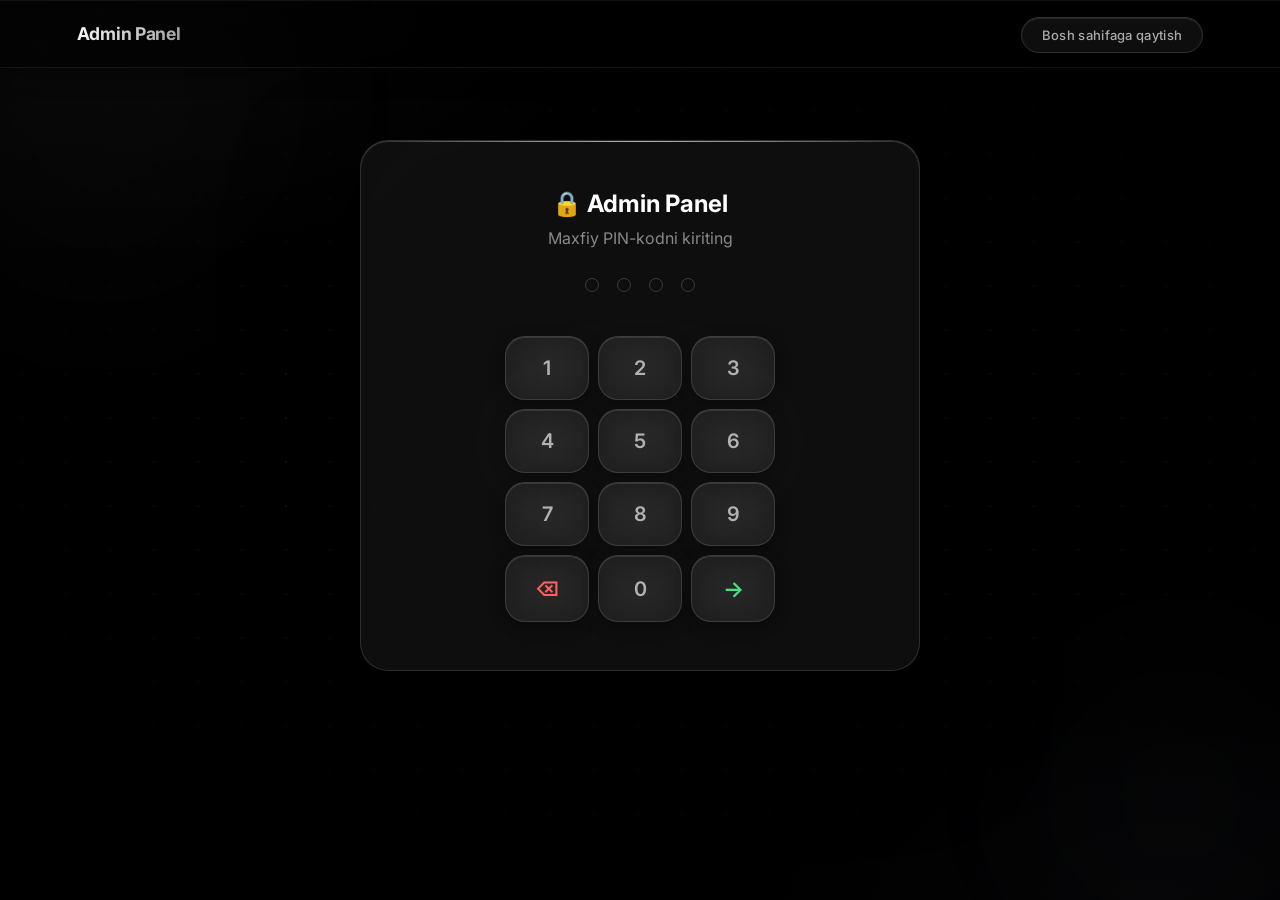
==== commit 54fe99b5: "GitHub JSON: admin paneldan savollar GitHub ga yuklanadi" ====
--- a/admin.html
+++ b/admin.html
@@ -53,24 +53,32 @@
                 <button class="btn btn-sm" id="logout-btn" style="width: auto; padding: 8px 20px;" data-uz="🚪 Chiqish" data-ru="🚪 Выйти">🚪 Chiqish</button>
             </div>
 
-            <!-- Google Sheets ulanish -->
-            <div class="admin-section" id="sheets-section">
-                <label class="admin-label">⚙️ Google Sheets ulanish</label>
-                <div style="display:flex;gap:8px;align-items:center;">
-                    <input type="text" id="apps-script-url"
-                           placeholder="Apps Script Web App URL ni kiriting..."
-                           style="flex:1;padding:11px 14px;background:rgba(255,255,255,0.05);
+            <!-- GitHub ulanish -->
+            <div class="admin-section" id="github-section">
+                <label class="admin-label">🐙 GitHub sozlamalari</label>
+                <div style="display:flex;flex-direction:column;gap:10px;">
+                    <input type="password" id="github-token"
+                           placeholder="GitHub Personal Access Token (repo write)..."
+                           style="width:100%;padding:11px 14px;background:rgba(255,255,255,0.05);
                                   border:1px solid rgba(255,255,255,0.1);border-radius:12px;
                                   color:#fff;font-size:0.85rem;outline:none;">
-                    <button class="btn btn-sm" onclick="saveAppsScriptUrl()"
-                            style="width:auto;background:rgba(74,222,128,0.15);color:#4ade80;
-                                   border:1px solid rgba(74,222,128,0.25);">
-                        💾 Saqlash
-                    </button>
+                    <div style="display:flex;gap:8px;">
+                        <button class="btn btn-sm" onclick="saveGithubToken()"
+                                style="width:auto;background:rgba(74,222,128,0.15);color:#4ade80;
+                                       border:1px solid rgba(74,222,128,0.25);">
+                            💾 Saqlash
+                        </button>
+                        <button class="btn btn-sm" onclick="pushToGithub()"
+                                id="push-btn"
+                                style="width:auto;background:rgba(99,102,241,0.15);color:#a5b4fc;
+                                       border:1px solid rgba(99,102,241,0.25);">
+                            🚀 GitHub ga yuklash
+                        </button>
+                    </div>
                 </div>
-                <p id="sheets-status" style="margin-top:8px;font-size:0.8rem;color:rgba(255,255,255,0.35);"></p>
-                <p style="margin-top:10px;font-size:0.75rem;color:rgba(255,255,255,0.25);line-height:1.6;">
-                    Sheets → Extensions → Apps Script → apps_script.gs kodni joylashtiring → Deploy → Web App URL ni yuqoriga kiriting
+                <p id="github-status" style="margin-top:8px;font-size:0.8rem;color:rgba(255,255,255,0.35);"></p>
+                <p style="margin-top:8px;font-size:0.75rem;color:rgba(255,255,255,0.2);line-height:1.5;">
+                    github.com → Settings → Developer settings → Personal access tokens → Contents: write
                 </p>
             </div>
 
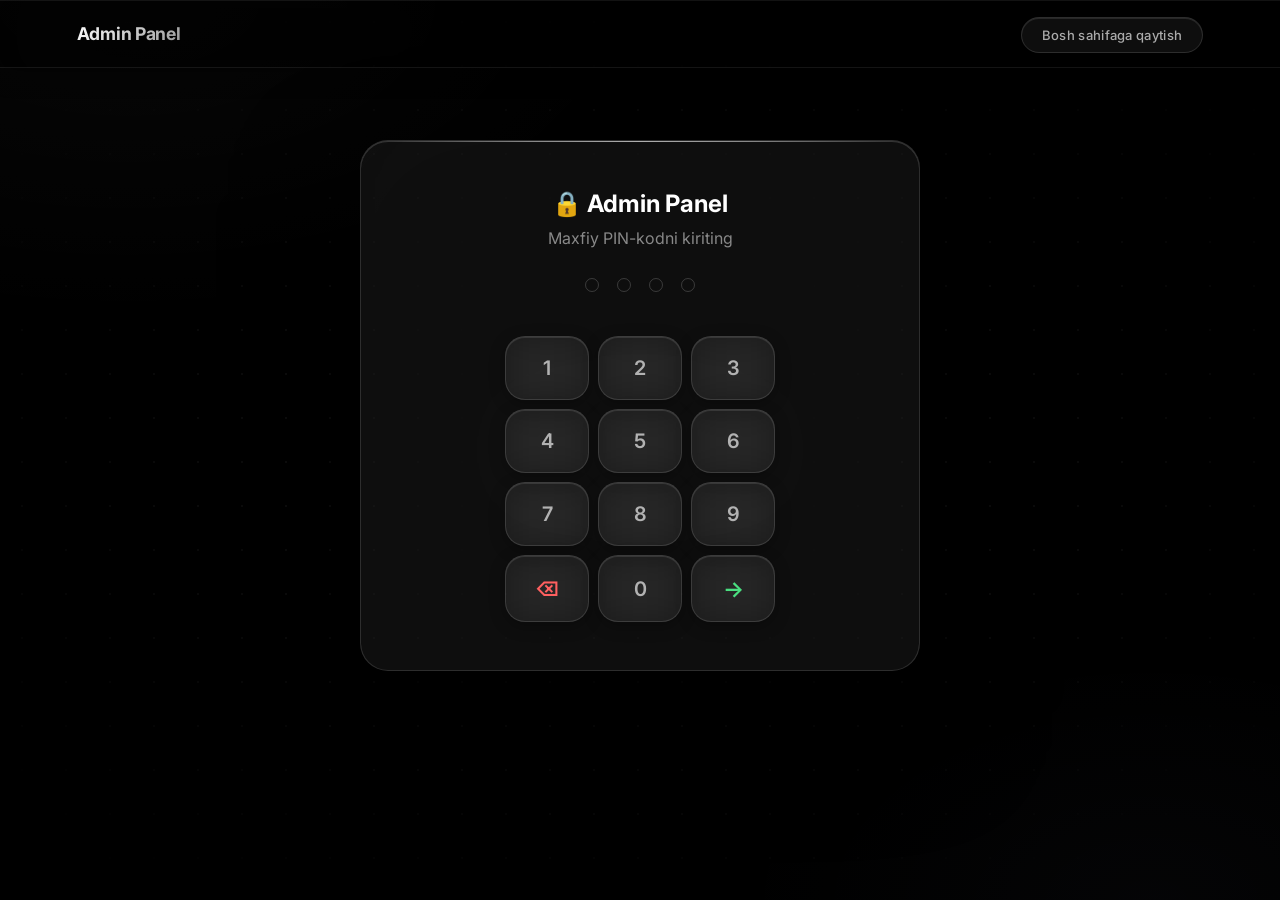
==== commit 6f135712: "Supabase integratsiya: admin panel savollar DB ga yoziladi, o'quvchilar ko'radi" ====
--- a/admin.html
+++ b/admin.html
@@ -53,33 +53,17 @@
                 <button class="btn btn-sm" id="logout-btn" style="width: auto; padding: 8px 20px;" data-uz="🚪 Chiqish" data-ru="🚪 Выйти">🚪 Chiqish</button>
             </div>
 
-            <!-- GitHub ulanish -->
-            <div class="admin-section" id="github-section">
-                <label class="admin-label">🐙 GitHub sozlamalari</label>
-                <div style="display:flex;flex-direction:column;gap:10px;">
-                    <input type="password" id="github-token"
-                           placeholder="GitHub Personal Access Token (repo write)..."
-                           style="width:100%;padding:11px 14px;background:rgba(255,255,255,0.05);
-                                  border:1px solid rgba(255,255,255,0.1);border-radius:12px;
-                                  color:#fff;font-size:0.85rem;outline:none;">
-                    <div style="display:flex;gap:8px;">
-                        <button class="btn btn-sm" onclick="saveGithubToken()"
-                                style="width:auto;background:rgba(74,222,128,0.15);color:#4ade80;
-                                       border:1px solid rgba(74,222,128,0.25);">
-                            💾 Saqlash
-                        </button>
-                        <button class="btn btn-sm" onclick="pushToGithub()"
-                                id="push-btn"
-                                style="width:auto;background:rgba(99,102,241,0.15);color:#a5b4fc;
-                                       border:1px solid rgba(99,102,241,0.25);">
-                            🚀 GitHub ga yuklash
-                        </button>
+            <!-- Supabase holati -->
+            <div class="admin-section" style="background:rgba(74,222,128,0.05);border-color:rgba(74,222,128,0.15);">
+                <div style="display:flex;align-items:center;gap:10px;">
+                    <span style="font-size:1.2rem;">🗄️</span>
+                    <div>
+                        <div style="font-weight:600;font-size:0.9rem;">Supabase DB ulangan ✅</div>
+                        <div style="color:rgba(255,255,255,0.35);font-size:0.78rem;margin-top:2px;">
+                            Qo'shgan/o'chirgan savollaringiz barcha o'quvchilarda ko'rinadi
+                        </div>
                     </div>
                 </div>
-                <p id="github-status" style="margin-top:8px;font-size:0.8rem;color:rgba(255,255,255,0.35);"></p>
-                <p style="margin-top:8px;font-size:0.75rem;color:rgba(255,255,255,0.2);line-height:1.5;">
-                    github.com → Settings → Developer settings → Personal access tokens → Contents: write
-                </p>
             </div>
 
             <!-- Til tanlash -->
